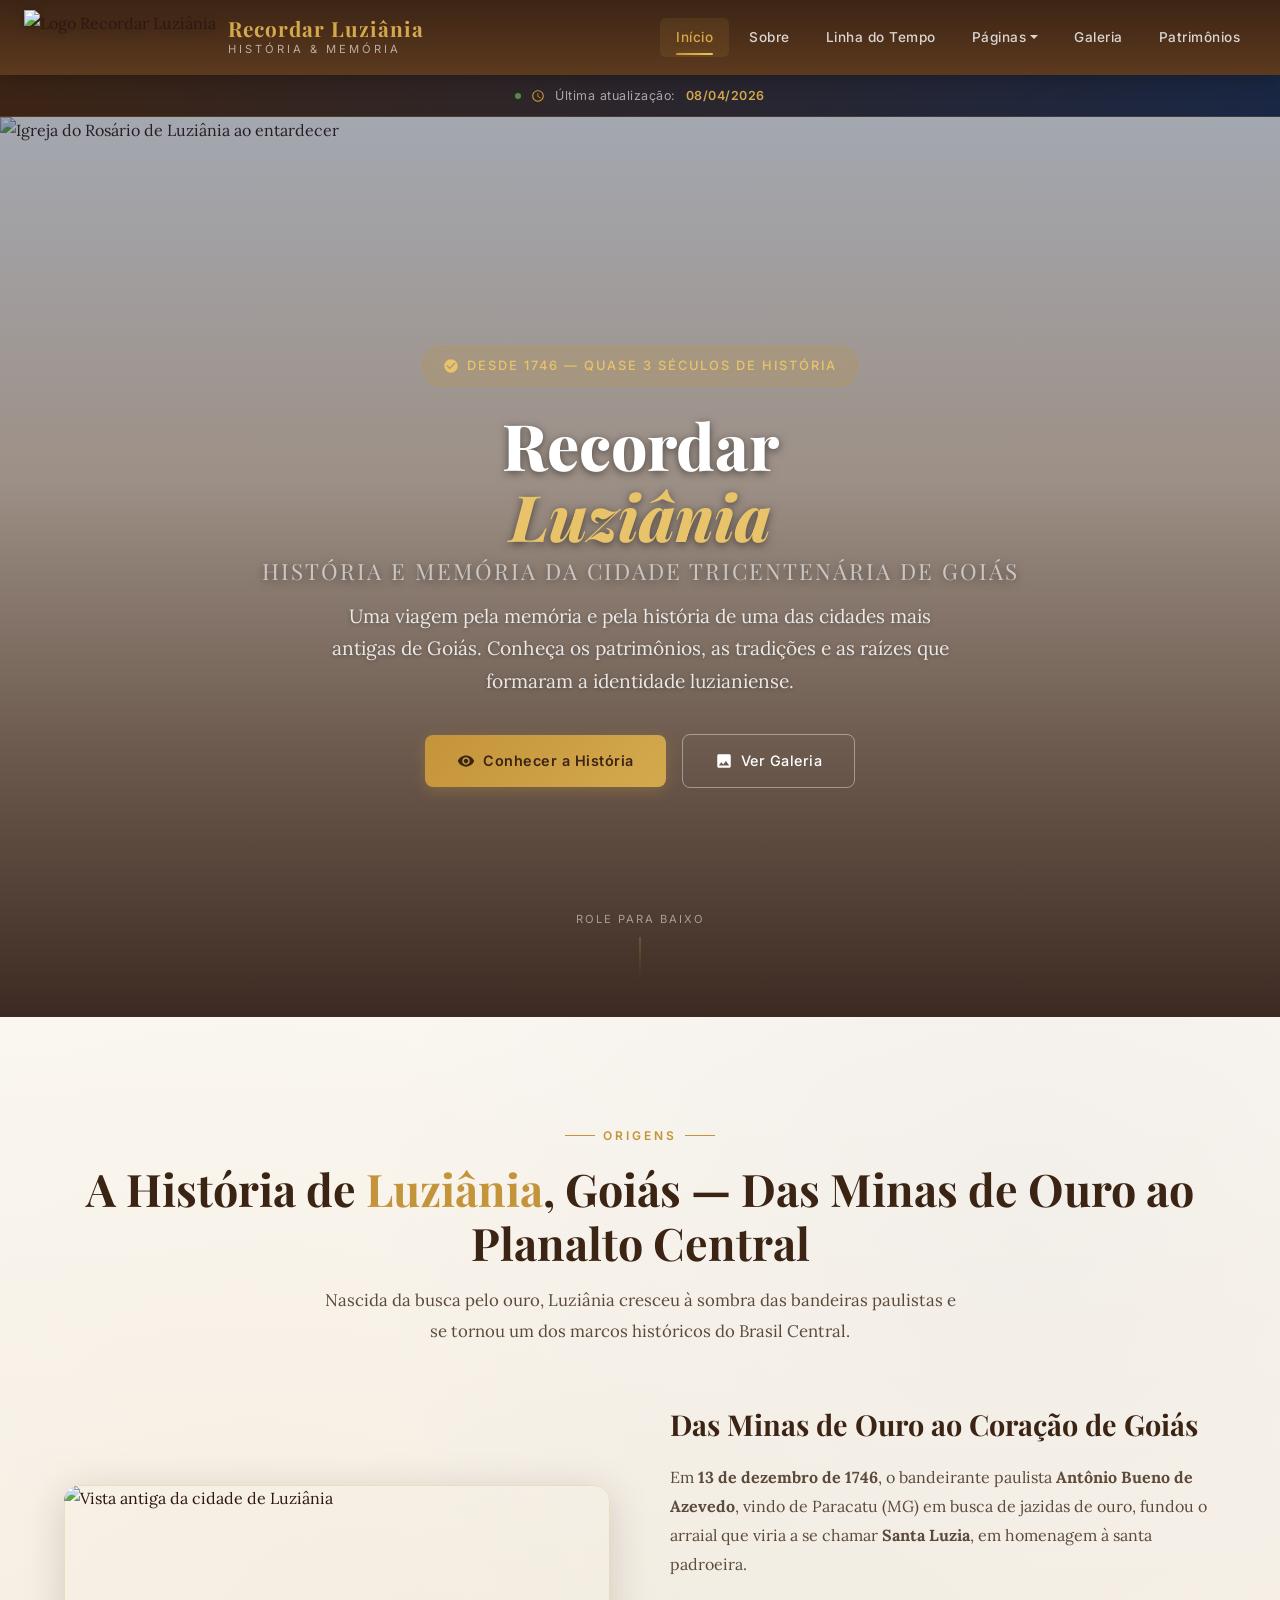
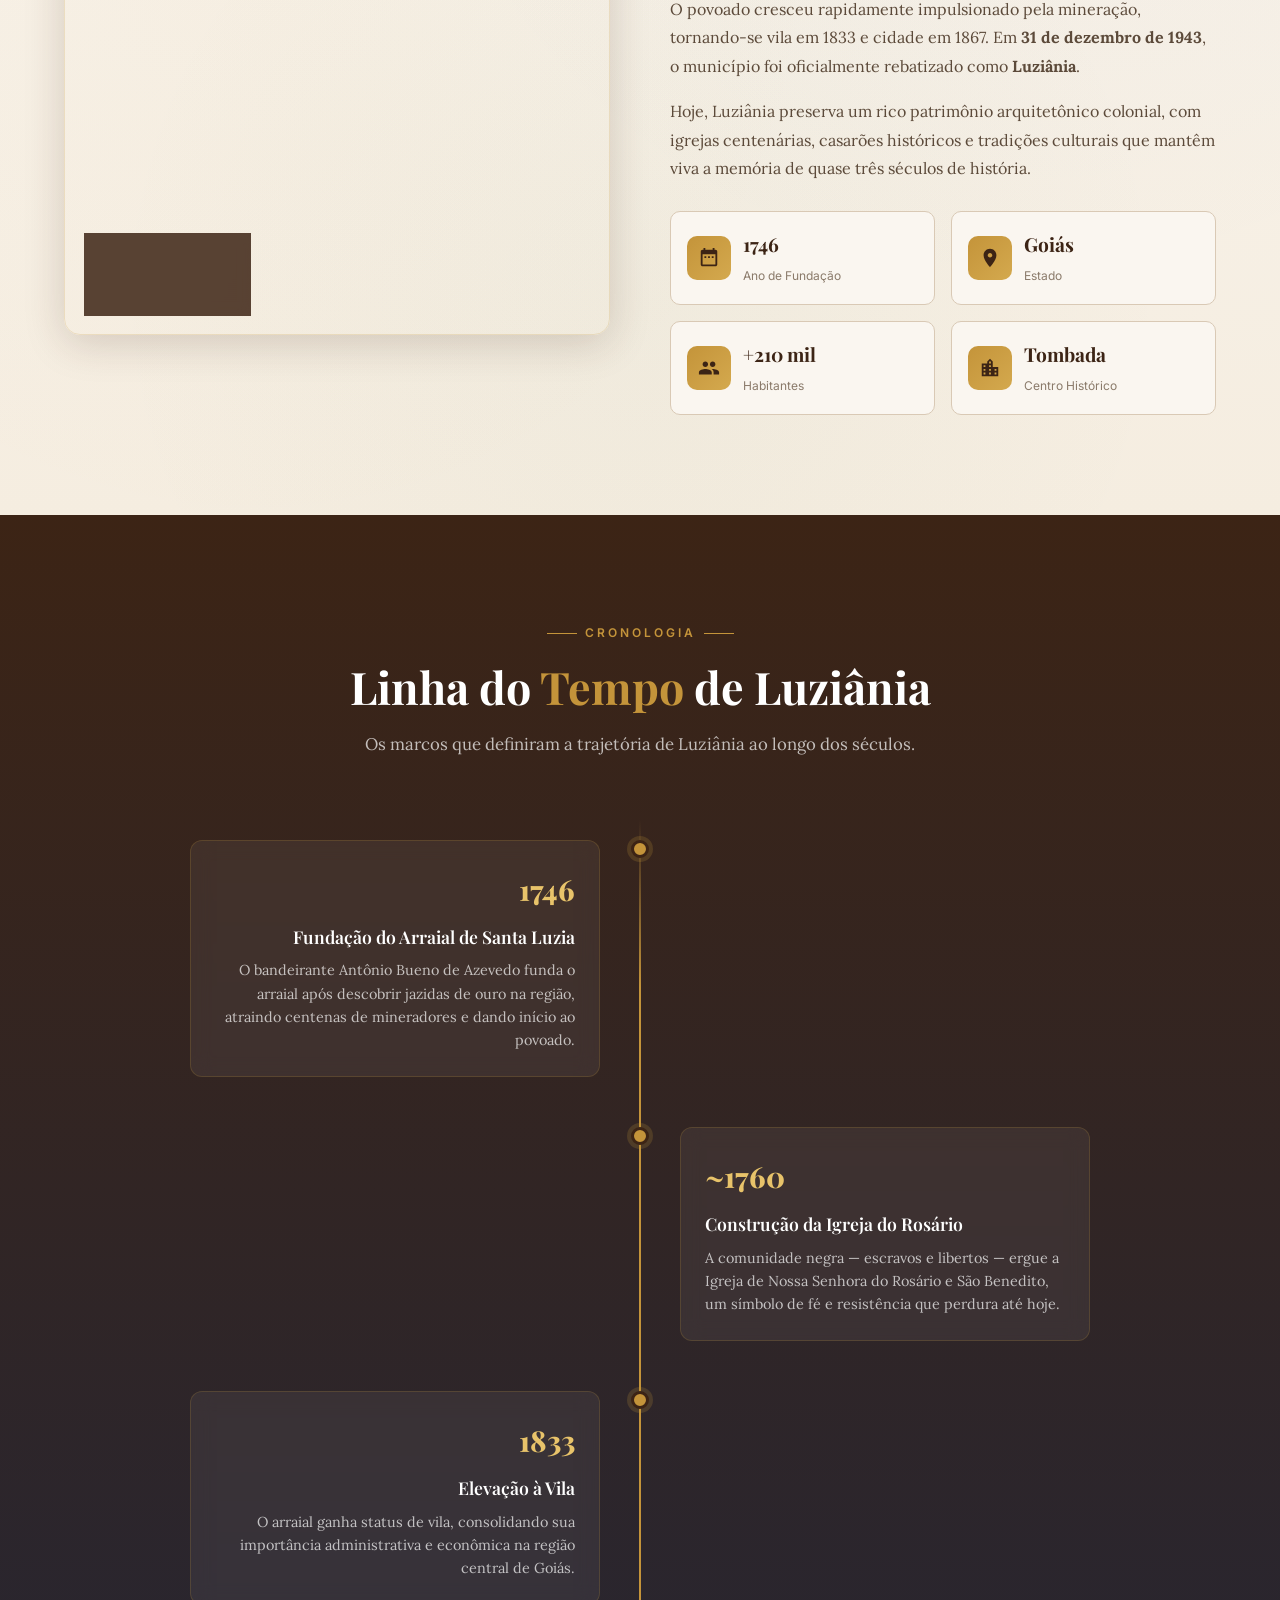
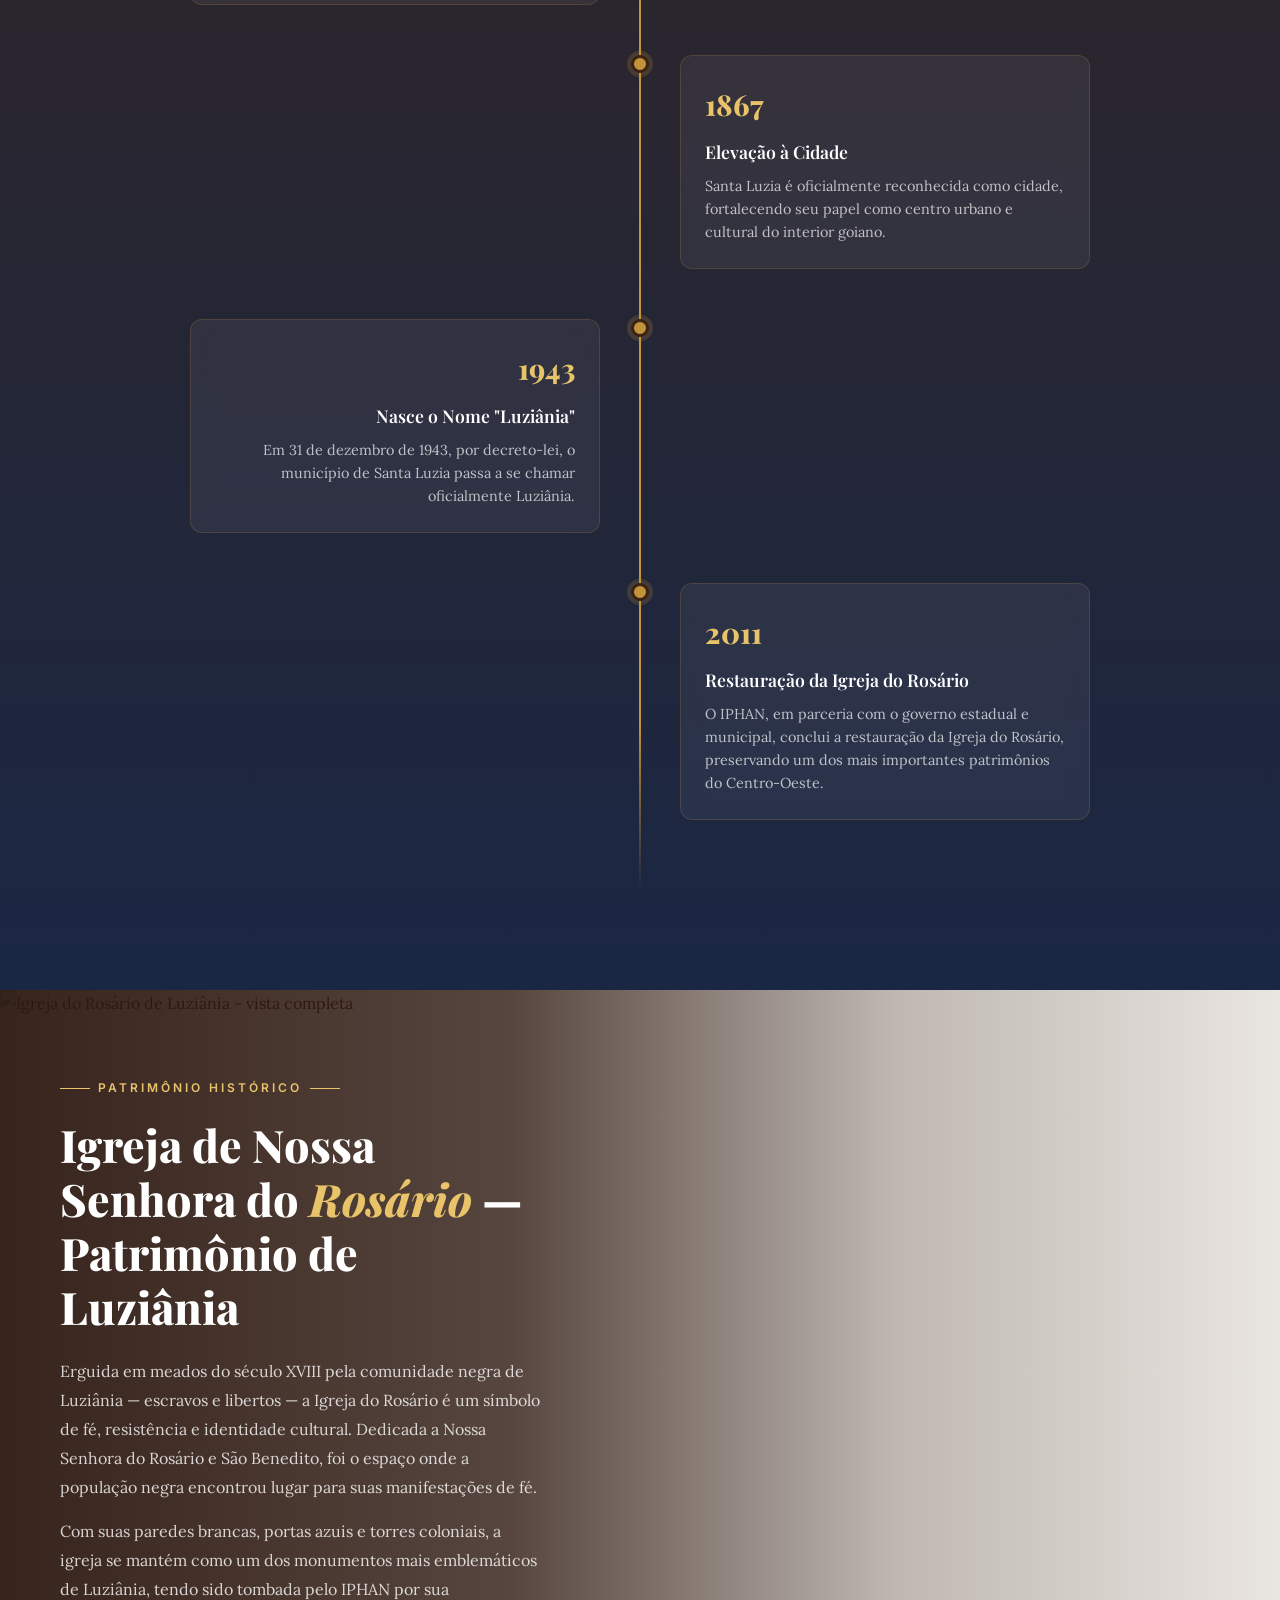
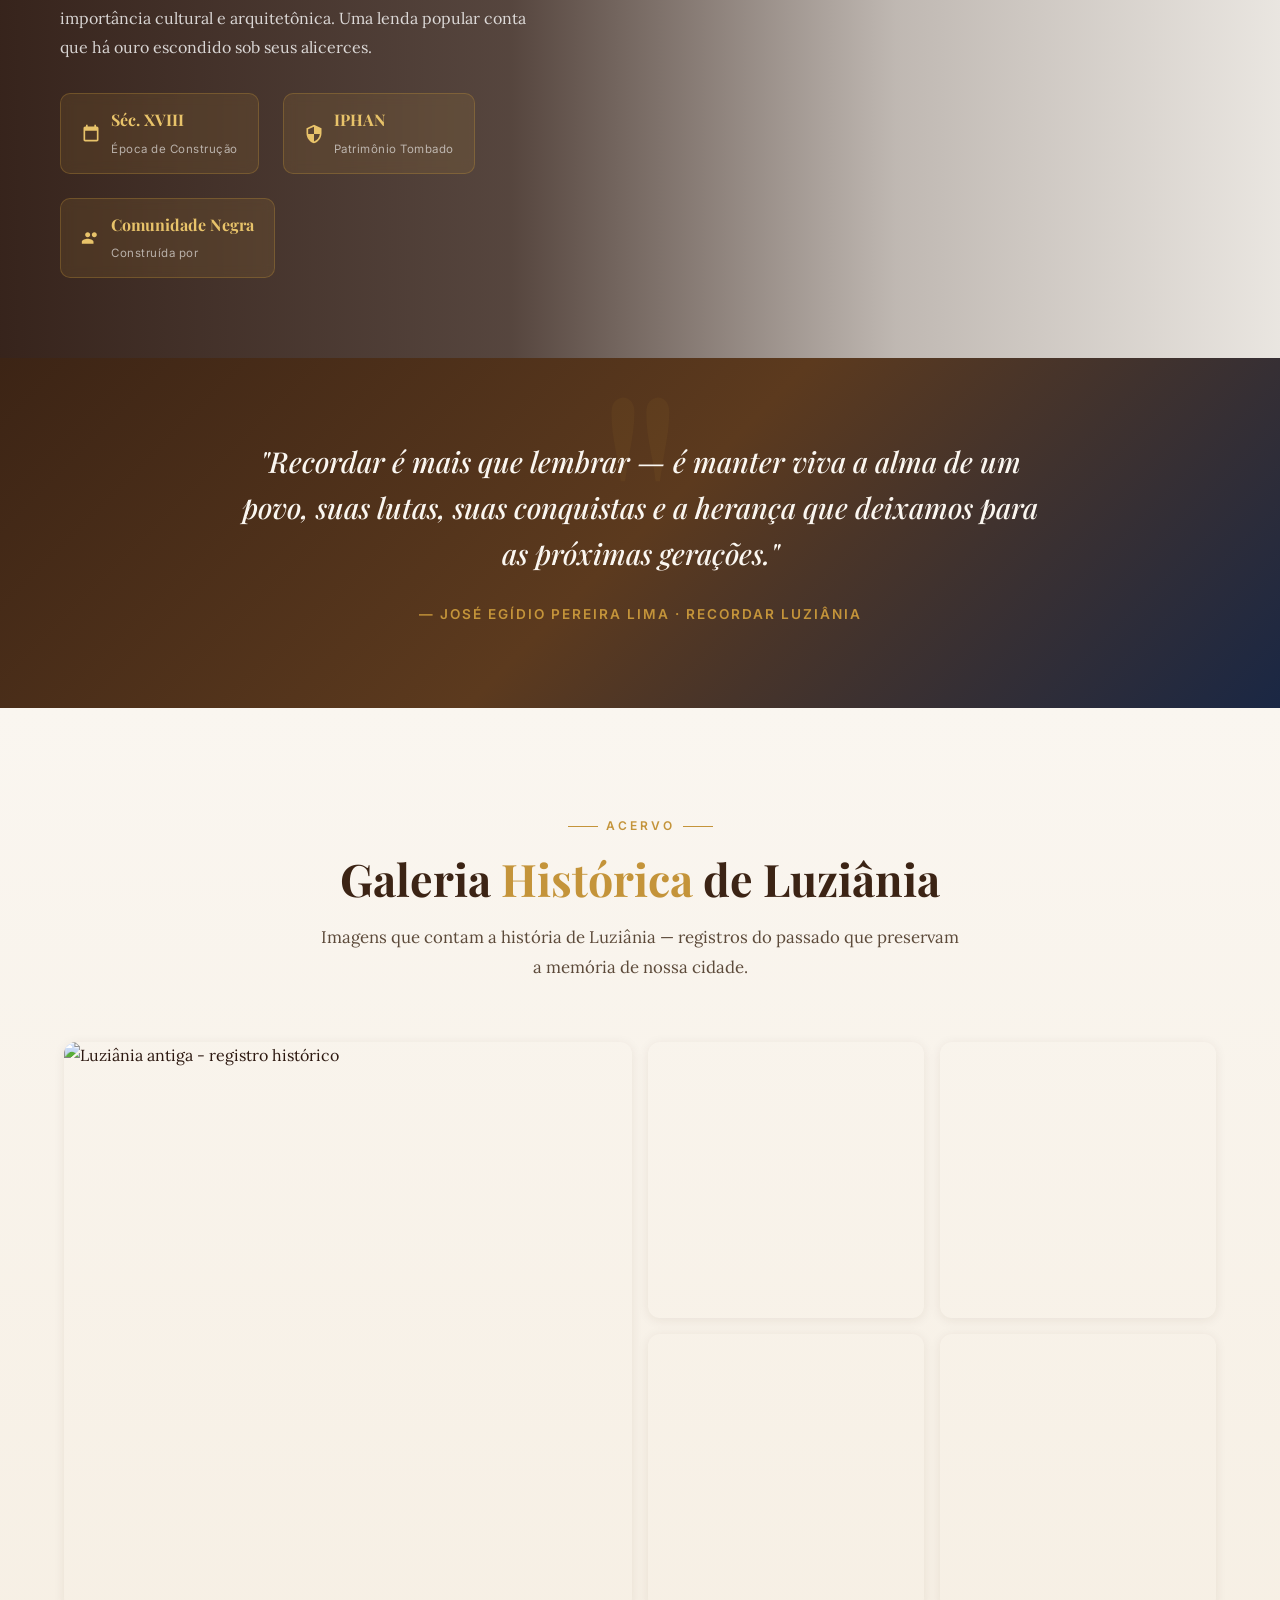
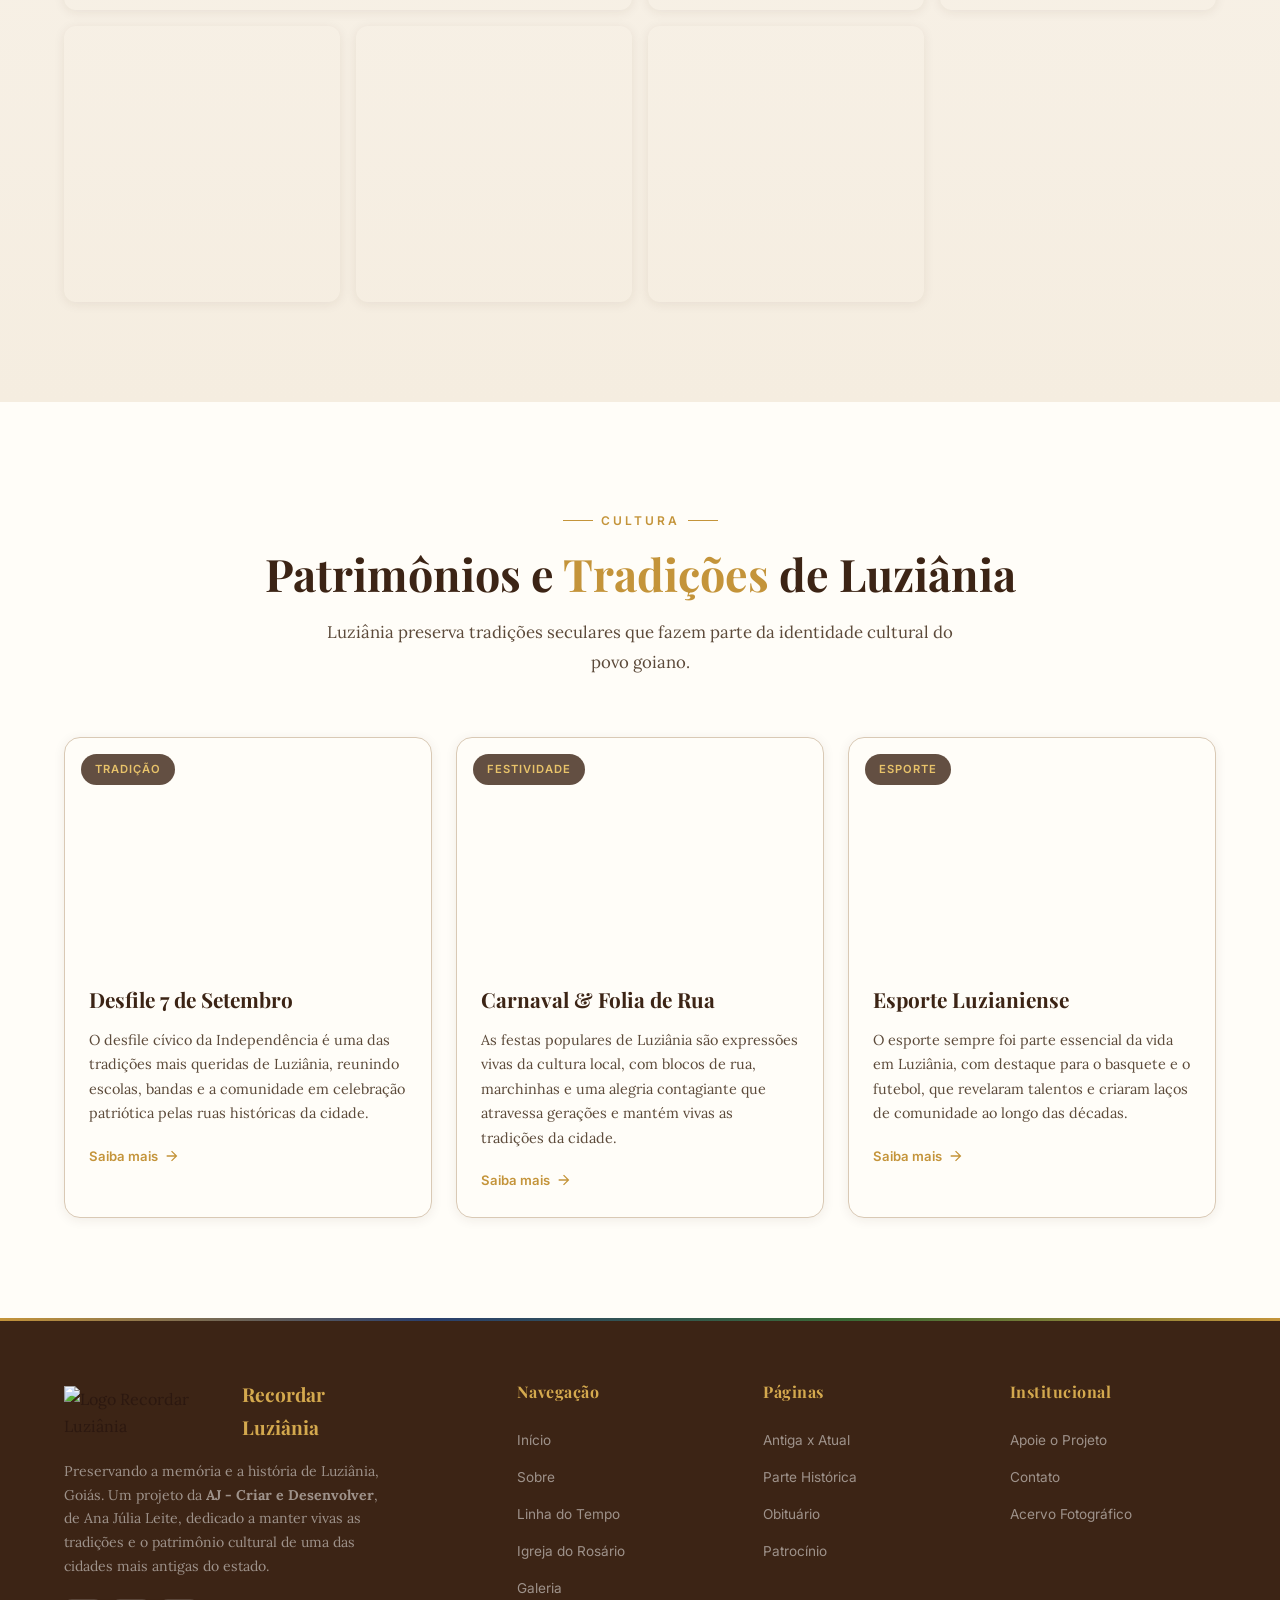
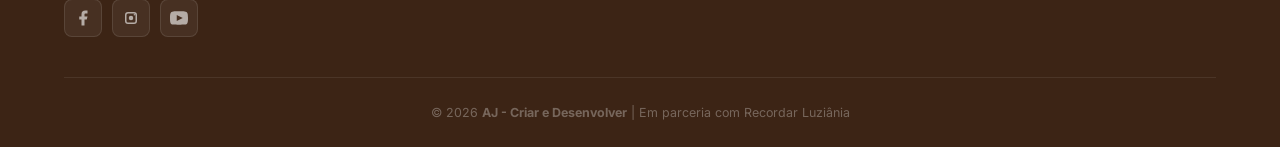
==== index.html @ 9af086b4 "Atualização Adicionando projeto" ====
<!DOCTYPE html>
<html lang="pt-BR">
<head>
  <meta charset="UTF-8">
  <meta name="viewport" content="width=device-width, initial-scale=1.0">
  <meta name="description" content="Recordar Luziânia — Conheça a história da cidade de Luziânia, Goiás. Fundada em 1746, uma das cidades mais antigas do estado, rica em patrimônio histórico e cultural. Projeto da AJ - Criar e Desenvolver.">
  <meta name="keywords" content="Luziânia, história, Goiás, Igreja do Rosário, patrimônio histórico, Santa Luzia, cultura, AJ Criar e Desenvolver">
  <meta name="author" content="AJ - Criar e Desenvolver em parceria com Recordar Luziânia">
  <title>Recordar Luziânia — História e Memória de uma Cidade Tricentenária | AJ - Criar e Desenvolver</title>
  <link rel="icon" type="image/png" href="img/favicon.png">
  <link rel="stylesheet" href="css/style.css">
</head>
<body>

  <!-- ══════════════════════════════════════════════ -->
  <!-- HEADER / NAVEGAÇÃO                            -->
  <!-- ══════════════════════════════════════════════ -->
  <header class="header" id="header">
    <div class="header-inner">
      <a href="#inicio" class="header-logo">
        <picture>
          <source srcset="img/logo.webp" type="image/webp">
          <img src="img/logo.png" alt="Logo Recordar Luziânia">
        </picture>
        <div class="header-logo-text">
          <span>Recordar Luziânia</span>
          <span>História &amp; Memória</span>
        </div>
      </a>

      <nav class="nav-menu" id="navMenu">
        <a href="#inicio" class="active">Início</a>
        <a href="#sobre">Sobre</a>
        <a href="#timeline">Linha do Tempo</a>
        <div class="nav-dropdown">
          <a href="#">Páginas</a>
          <div class="nav-dropdown-menu">
            <a href="antiga-x-atual.html">
              <svg viewBox="0 0 24 24"><path d="M9 3L5 6.99h3V14h2V6.99h3L9 3zm7 14.01V10h-2v7.01h-3L15 21l4-3.99h-3z"/></svg>
              Antiga x Atual
            </a>
            <a href="historia.html">
              <svg viewBox="0 0 24 24"><path d="M18 2H6c-1.1 0-2 .9-2 2v16c0 1.1.9 2 2 2h12c1.1 0 2-.9 2-2V4c0-1.1-.9-2-2-2zM6 4h5v8l-2.5-1.5L6 12V4z"/></svg>
              Parte Histórica
            </a>
            <a href="obtuario.html">
              <svg viewBox="0 0 24 24"><path d="M12 2C6.47 2 2 6.47 2 12s4.47 10 10 10 10-4.47 10-10S17.53 2 12 2zm0 18c-4.41 0-8-3.59-8-8s3.59-8 8-8 8 3.59 8 8-3.59 8-8 8zm-1-4h2v-2h-2v2zm0-10h2v6h-2V6z"/></svg>
              Obituário
            </a>
            <a href="patrocinio.html">
              <svg viewBox="0 0 24 24"><path d="M12 21.35l-1.45-1.32C5.4 15.36 2 12.28 2 8.5 2 5.42 4.42 3 7.5 3c1.74 0 3.41.81 4.5 2.09C13.09 3.81 14.76 3 16.5 3 19.58 3 22 5.42 22 8.5c0 3.78-3.4 6.86-8.55 11.54L12 21.35z"/></svg>
              Patrocínio
            </a>
          </div>
        </div>
        <a href="#galeria">Galeria</a>
        <a href="#patrimonios">Patrimônios</a>
      </nav>

      <button class="menu-toggle" id="menuToggle" aria-label="Abrir menu">
        <span></span>
        <span></span>
        <span></span>
      </button>
    </div>
  </header>

  <!-- ══════════════════════════════════════════════ -->
  <!-- HERO SECTION — Igreja do Rosário em destaque  -->
  <!-- ══════════════════════════════════════════════ -->
  <!-- BADGE DE ATUALIZAÇÃO -->
  <div class="update-badge" id="updateBadge">
    <div class="pulse-dot"></div>
    <svg viewBox="0 0 24 24"><path d="M11.99 2C6.47 2 2 6.48 2 12s4.47 10 9.99 10C17.52 22 22 17.52 22 12S17.52 2 11.99 2zM12 20c-4.42 0-8-3.58-8-8s3.58-8 8-8 8 3.58 8 8-3.58 8-8 8zm.5-13H11v6l5.25 3.15.75-1.23-4.5-2.67z"/></svg>
    Última atualização: <strong id="dataAtualizacao"></strong>
  </div>

  <section class="hero" id="inicio">
    <div class="hero-bg">
      <picture>
        <source media="(max-width: 768px)" srcset="img/igreja-rosario-mobile.webp" type="image/webp">
        <source srcset="img/igreja-rosario.webp" type="image/webp">
        <img src="img/igreja-rosario.jpg" alt="Igreja do Rosário de Luziânia ao entardecer">
      </picture>
    </div>
    <div class="hero-overlay"></div>

    <div class="hero-content">
      <div class="hero-badge">
        <svg viewBox="0 0 24 24"><path d="M12 2C6.48 2 2 6.48 2 12s4.48 10 10 10 10-4.48 10-10S17.52 2 12 2zm-2 15l-5-5 1.41-1.41L10 14.17l7.59-7.59L19 8l-9 9z"/></svg>
        Desde 1746 — Quase 3 Séculos de História
      </div>

      <h1>
        Recordar <span class="destaque">Luziânia</span>
        <small style="display:block; font-size:0.35em; font-weight:400; font-style:normal; color:rgba(255,255,255,0.6); margin-top:8px; letter-spacing:2px; text-transform:uppercase;">História e Memória da Cidade Tricentenária de Goiás</small>
      </h1>

      <p class="hero-subtitulo">
        Uma viagem pela memória e pela história de uma das cidades mais antigas de Goiás. 
        Conheça os patrimônios, as tradições e as raízes que formaram a identidade luzianiense.
      </p>

      <div class="hero-acoes">
        <a href="#sobre" class="btn-primario" id="btn-conhecer">
          <svg width="18" height="18" viewBox="0 0 24 24" fill="currentColor"><path d="M12 4.5C7 4.5 2.73 7.61 1 12c1.73 4.39 6 7.5 11 7.5s9.27-3.11 11-7.5c-1.73-4.39-6-7.5-11-7.5zM12 17c-2.76 0-5-2.24-5-5s2.24-5 5-5 5 2.24 5 5-2.24 5-5 5zm0-8c-1.66 0-3 1.34-3 3s1.34 3 3 3 3-1.34 3-3-1.34-3-3-3z"/></svg>
          Conhecer a História
        </a>
        <a href="#galeria" class="btn-secundario" id="btn-galeria">
          <svg width="18" height="18" viewBox="0 0 24 24" fill="currentColor"><path d="M21 19V5c0-1.1-.9-2-2-2H5c-1.1 0-2 .9-2 2v14c0 1.1.9 2 2 2h14c1.1 0 2-.9 2-2zM8.5 13.5l2.5 3.01L14.5 12l4.5 6H5l3.5-4.5z"/></svg>
          Ver Galeria
        </a>
      </div>
    </div>

    <a href="#sobre" class="hero-scroll">
      <span>Role para baixo</span>
      <div class="scroll-line"></div>
    </a>
  </section>

  <!-- ══════════════════════════════════════════════ -->
  <!-- SOBRE A CIDADE                                -->
  <!-- ══════════════════════════════════════════════ -->
  <section class="secao secao-creme ornamento-bg" id="sobre">
    <div class="container">
      <div class="secao-header animate-on-scroll">
        <div class="secao-tag">Origens</div>
        <h2 class="secao-titulo">A História de <span class="cor-dourado">Luziânia</span>, Goiás — Das Minas de Ouro ao Planalto Central</h2>
        <p class="secao-descricao">
          Nascida da busca pelo ouro, Luziânia cresceu à sombra das bandeiras paulistas 
          e se tornou um dos marcos históricos do Brasil Central.
        </p>
      </div>

      <div class="sobre-grid">
        <div class="sobre-imagem animate-on-scroll">
          <picture>
            <source media="(max-width: 768px)" srcset="img/cidade-antiga-01-mobile.webp" type="image/webp">
            <source srcset="img/cidade-antiga-01.webp" type="image/webp">
            <img src="img/cidade-antiga-01.jpg" alt="Vista antiga da cidade de Luziânia" class="foto-fade-in">
          </picture>
          <div class="sobre-ano">
            <span>1746</span>
            <small>Ano de Fundação</small>
          </div>
        </div>

        <div class="sobre-texto animate-on-scroll">
          <h3>Das Minas de Ouro ao Coração de Goiás</h3>
          <p>
            Em <strong>13 de dezembro de 1746</strong>, o bandeirante paulista 
            <strong>Antônio Bueno de Azevedo</strong>, vindo de Paracatu (MG) 
            em busca de jazidas de ouro, fundou o arraial que viria a se chamar 
            <strong>Santa Luzia</strong>, em homenagem à santa padroeira.
          </p>
          <p>
            O povoado cresceu rapidamente impulsionado pela mineração, tornando-se 
            vila em 1833 e cidade em 1867. Em <strong>31 de dezembro de 1943</strong>, 
            o município foi oficialmente rebatizado como <strong>Luziânia</strong>.
          </p>
          <p>
            Hoje, Luziânia preserva um rico patrimônio arquitetônico colonial, com 
            igrejas centenárias, casarões históricos e tradições culturais que 
            mantêm viva a memória de quase três séculos de história.
          </p>

          <div class="sobre-dados">
            <div class="dado-item">
              <div class="dado-icone">
                <svg viewBox="0 0 24 24"><path d="M19 3h-1V1h-2v2H8V1H6v2H5c-1.11 0-1.99.9-1.99 2L3 19c0 1.1.89 2 2 2h14c1.1 0 2-.9 2-2V5c0-1.1-.9-2-2-2zm0 16H5V8h14v11zM9 10H7v2h2v-2zm4 0h-2v2h2v-2zm4 0h-2v2h2v-2z"/></svg>
              </div>
              <div class="dado-info">
                <strong>1746</strong>
                <span>Ano de Fundação</span>
              </div>
            </div>
            <div class="dado-item">
              <div class="dado-icone">
                <svg viewBox="0 0 24 24"><path d="M12 2C8.13 2 5 5.13 5 9c0 5.25 7 13 7 13s7-7.75 7-13c0-3.87-3.13-7-7-7zm0 9.5c-1.38 0-2.5-1.12-2.5-2.5s1.12-2.5 2.5-2.5 2.5 1.12 2.5 2.5-1.12 2.5-2.5 2.5z"/></svg>
              </div>
              <div class="dado-info">
                <strong>Goiás</strong>
                <span>Estado</span>
              </div>
            </div>
            <div class="dado-item">
              <div class="dado-icone">
                <svg viewBox="0 0 24 24"><path d="M16 11c1.66 0 2.99-1.34 2.99-3S17.66 5 16 5c-1.66 0-3 1.34-3 3s1.34 3 3 3zm-8 0c1.66 0 2.99-1.34 2.99-3S9.66 5 8 5C6.34 5 5 6.34 5 8s1.34 3 3 3zm0 2c-2.33 0-7 1.17-7 3.5V19h14v-2.5c0-2.33-4.67-3.5-7-3.5zm8 0c-.29 0-.62.02-.97.05 1.16.84 1.97 1.97 1.97 3.45V19h6v-2.5c0-2.33-4.67-3.5-7-3.5z"/></svg>
              </div>
              <div class="dado-info">
                <strong>+210 mil</strong>
                <span>Habitantes</span>
              </div>
            </div>
            <div class="dado-item">
              <div class="dado-icone">
                <svg viewBox="0 0 24 24"><path d="M15 11V5l-3-3-3 3v2H3v14h18V11h-6zm-8 8H5v-2h2v2zm0-4H5v-2h2v2zm0-4H5V9h2v2zm6 8h-2v-2h2v2zm0-4h-2v-2h2v2zm0-4h-2V9h2v2zm0-4h-2V5h2v2zm6 12h-2v-2h2v2zm0-4h-2v-2h2v2z"/></svg>
              </div>
              <div class="dado-info">
                <strong>Tombada</strong>
                <span>Centro Histórico</span>
              </div>
            </div>
          </div>
        </div>
      </div>
    </div>
  </section>

  <!-- ══════════════════════════════════════════════ -->
  <!-- LINHA DO TEMPO                                -->
  <!-- ══════════════════════════════════════════════ -->
  <section class="secao secao-escura" id="timeline">
    <div class="container">
      <div class="secao-header animate-on-scroll">
        <div class="secao-tag">Cronologia</div>
        <h2 class="secao-titulo">Linha do <span class="cor-dourado">Tempo</span> de Luziânia</h2>
        <p class="secao-descricao">
          Os marcos que definiram a trajetória de Luziânia ao longo dos séculos.
        </p>
      </div>

      <div class="timeline">
        <div class="timeline-item animate-on-scroll">
          <div class="timeline-dot"></div>
          <div class="timeline-card">
            <div class="timeline-ano">1746</div>
            <div class="timeline-titulo">Fundação do Arraial de Santa Luzia</div>
            <div class="timeline-desc">
              O bandeirante Antônio Bueno de Azevedo funda o arraial após descobrir 
              jazidas de ouro na região, atraindo centenas de mineradores e dando 
              início ao povoado.
            </div>
          </div>
        </div>

        <div class="timeline-item animate-on-scroll">
          <div class="timeline-dot"></div>
          <div class="timeline-card">
            <div class="timeline-ano">~1760</div>
            <div class="timeline-titulo">Construção da Igreja do Rosário</div>
            <div class="timeline-desc">
              A comunidade negra — escravos e libertos — ergue a Igreja de Nossa 
              Senhora do Rosário e São Benedito, um símbolo de fé e resistência 
              que perdura até hoje.
            </div>
          </div>
        </div>

        <div class="timeline-item animate-on-scroll">
          <div class="timeline-dot"></div>
          <div class="timeline-card">
            <div class="timeline-ano">1833</div>
            <div class="timeline-titulo">Elevação à Vila</div>
            <div class="timeline-desc">
              O arraial ganha status de vila, consolidando sua importância 
              administrativa e econômica na região central de Goiás.
            </div>
          </div>
        </div>

        <div class="timeline-item animate-on-scroll">
          <div class="timeline-dot"></div>
          <div class="timeline-card">
            <div class="timeline-ano">1867</div>
            <div class="timeline-titulo">Elevação à Cidade</div>
            <div class="timeline-desc">
              Santa Luzia é oficialmente reconhecida como cidade, fortalecendo 
              seu papel como centro urbano e cultural do interior goiano.
            </div>
          </div>
        </div>

        <div class="timeline-item animate-on-scroll">
          <div class="timeline-dot"></div>
          <div class="timeline-card">
            <div class="timeline-ano">1943</div>
            <div class="timeline-titulo">Nasce o Nome "Luziânia"</div>
            <div class="timeline-desc">
              Em 31 de dezembro de 1943, por decreto-lei, o município de 
              Santa Luzia passa a se chamar oficialmente Luziânia.
            </div>
          </div>
        </div>

        <div class="timeline-item animate-on-scroll">
          <div class="timeline-dot"></div>
          <div class="timeline-card">
            <div class="timeline-ano">2011</div>
            <div class="timeline-titulo">Restauração da Igreja do Rosário</div>
            <div class="timeline-desc">
              O IPHAN, em parceria com o governo estadual e municipal, conclui 
              a restauração da Igreja do Rosário, preservando um dos mais 
              importantes patrimônios do Centro-Oeste.
            </div>
          </div>
        </div>
      </div>
    </div>
  </section>

  <!-- ══════════════════════════════════════════════ -->
  <!-- SEÇÃO DESTAQUE: IGREJA DO ROSÁRIO             -->
  <!-- ══════════════════════════════════════════════ -->
  <section class="igreja-destaque" id="igreja">
    <div class="igreja-bg-wrapper">
      <div class="igreja-bg">
        <picture>
          <source media="(max-width: 768px)" srcset="img/igreja-rosario-mobile.webp" type="image/webp">
          <source srcset="img/igreja-rosario.webp" type="image/webp">
          <img src="img/igreja-rosario.jpg" alt="Igreja do Rosário de Luziânia - vista completa">
        </picture>
      </div>
      <div class="igreja-overlay"></div>

      <div class="igreja-conteudo animate-on-scroll">
        <div class="secao-tag">Patrimônio Histórico</div>
        <h2>Igreja de Nossa Senhora do <span>Rosário</span> — Patrimônio de Luziânia</h2>
        <p>
          Erguida em meados do século XVIII pela comunidade negra de Luziânia 
          — escravos e libertos — a Igreja do Rosário é um símbolo de fé, 
          resistência e identidade cultural. Dedicada a Nossa Senhora do 
          Rosário e São Benedito, foi o espaço onde a população negra 
          encontrou lugar para suas manifestações de fé.
        </p>
        <p>
          Com suas paredes brancas, portas azuis e torres coloniais, a igreja 
          se mantém como um dos monumentos mais emblemáticos de Luziânia, 
          tendo sido tombada pelo IPHAN por sua importância cultural e 
          arquitetônica. Uma lenda popular conta que há ouro escondido 
          sob seus alicerces.
        </p>

        <div class="igreja-detalhes">
          <div class="igreja-detalhe">
            <svg viewBox="0 0 24 24"><path d="M19 3h-1V1h-2v2H8V1H6v2H5c-1.11 0-1.99.9-1.99 2L3 19c0 1.1.89 2 2 2h14c1.1 0 2-.9 2-2V5c0-1.1-.9-2-2-2zm0 16H5V8h14v11z"/></svg>
            <div class="igreja-detalhe-info">
              <strong>Séc. XVIII</strong>
              <span>Época de Construção</span>
            </div>
          </div>
          <div class="igreja-detalhe">
            <svg viewBox="0 0 24 24"><path d="M12 1L3 5v6c0 5.55 3.84 10.74 9 12 5.16-1.26 9-6.45 9-12V5l-9-4zm0 10.99h7c-.53 4.12-3.28 7.79-7 8.94V12H5V6.3l7-3.11v8.8z"/></svg>
            <div class="igreja-detalhe-info">
              <strong>IPHAN</strong>
              <span>Patrimônio Tombado</span>
            </div>
          </div>
          <div class="igreja-detalhe">
            <svg viewBox="0 0 24 24"><path d="M16 11c1.66 0 2.99-1.34 2.99-3S17.66 5 16 5c-1.66 0-3 1.34-3 3s1.34 3 3 3zm-8 0c1.66 0 2.99-1.34 2.99-3S9.66 5 8 5C6.34 5 5 6.34 5 8s1.34 3 3 3zm0 2c-2.33 0-7 1.17-7 3.5V19h14v-2.5c0-2.33-4.67-3.5-7-3.5z"/></svg>
            <div class="igreja-detalhe-info">
              <strong>Comunidade Negra</strong>
              <span>Construída por</span>
            </div>
          </div>
        </div>
      </div>
    </div>
  </section>

  <!-- ══════════════════════════════════════════════ -->
  <!-- CITAÇÃO                                       -->
  <!-- ══════════════════════════════════════════════ -->
  <section class="citacao-secao">
    <div class="container animate-on-scroll">
      <p class="citacao-texto">
        "Recordar é mais que lembrar — é manter viva a alma de um povo, 
        suas lutas, suas conquistas e a herança que deixamos para as 
        próximas gerações."
      </p>
      <span class="citacao-autor">— José Egídio Pereira Lima · Recordar Luziânia</span>
    </div>
  </section>

  <!-- ══════════════════════════════════════════════ -->
  <!-- GALERIA DE FOTOS HISTÓRICAS                   -->
  <!-- ══════════════════════════════════════════════ -->
  <section class="secao secao-creme" id="galeria">
    <div class="container">
      <div class="secao-header animate-on-scroll">
        <div class="secao-tag">Acervo</div>
        <h2 class="secao-titulo">Galeria <span class="cor-dourado">Histórica</span> de Luziânia</h2>
        <p class="secao-descricao">
          Imagens que contam a história de Luziânia — registros do passado 
          que preservam a memória de nossa cidade.
        </p>
      </div>

      <div class="galeria-grid animate-on-scroll">
        <div class="galeria-item" data-img="img/cidade-antiga-05.jpg">
          <picture>
            <source media="(max-width: 768px)" srcset="img/cidade-antiga-05-mobile.webp" type="image/webp">
            <source srcset="img/cidade-antiga-05.webp" type="image/webp">
            <img src="img/cidade-antiga-05.jpg" alt="Luziânia antiga - registro histórico" loading="lazy" class="foto-fade-in">
          </picture>
          <span class="galeria-item-label">Registro histórico de Luziânia</span>
        </div>
        <div class="galeria-item" data-img="img/cidade-antiga-02.jpg">
          <picture>
            <source media="(max-width: 768px)" srcset="img/cidade-antiga-02-mobile.webp" type="image/webp">
            <source srcset="img/cidade-antiga-02.webp" type="image/webp">
            <img src="img/cidade-antiga-02.jpg" alt="Cena histórica de Luziânia" loading="lazy" class="foto-fade-in">
          </picture>
          <span class="galeria-item-label">Cena do cotidiano luzianiense</span>
        </div>
        <div class="galeria-item" data-img="img/cidade-antiga-03.jpg">
          <picture>
            <source media="(max-width: 768px)" srcset="img/cidade-antiga-03-mobile.webp" type="image/webp">
            <source srcset="img/cidade-antiga-03.webp" type="image/webp">
            <img src="img/cidade-antiga-03.jpg" alt="Luziânia - imagem de época" loading="lazy" class="foto-fade-in">
          </picture>
          <span class="galeria-item-label">Imagem de época</span>
        </div>
        <div class="galeria-item" data-img="img/cidade-antiga-04.jpg">
          <picture>
            <source media="(max-width: 768px)" srcset="img/cidade-antiga-04-mobile.webp" type="image/webp">
            <source srcset="img/cidade-antiga-04.webp" type="image/webp">
            <img src="img/cidade-antiga-04.jpg" alt="Vista histórica de Luziânia" loading="lazy" class="foto-fade-in">
          </picture>
          <span class="galeria-item-label">Vista histórica</span>
        </div>
        <div class="galeria-item" data-img="img/cidade-antiga-06.jpg">
          <picture>
            <source media="(max-width: 768px)" srcset="img/cidade-antiga-06-mobile.webp" type="image/webp">
            <source srcset="img/cidade-antiga-06.webp" type="image/webp">
            <img src="img/cidade-antiga-06.jpg" alt="Luziânia no passado" loading="lazy" class="foto-fade-in">
          </picture>
          <span class="galeria-item-label">Luziânia no passado</span>
        </div>
        <div class="galeria-item" data-img="img/cidade-antiga-07.jpg">
          <picture>
            <source media="(max-width: 768px)" srcset="img/cidade-antiga-07-mobile.webp" type="image/webp">
            <source srcset="img/cidade-antiga-07.webp" type="image/webp">
            <img src="img/cidade-antiga-07.jpg" alt="Patrimônio de Luziânia" loading="lazy" class="foto-fade-in">
          </picture>
          <span class="galeria-item-label">Patrimônio de Luziânia</span>
        </div>
        <div class="galeria-item" data-img="img/cidade-antiga-08.jpg">
          <picture>
            <source media="(max-width: 768px)" srcset="img/cidade-antiga-08-mobile.webp" type="image/webp">
            <source srcset="img/cidade-antiga-08.webp" type="image/webp">
            <img src="img/cidade-antiga-08.jpg" alt="Memória de Luziânia" loading="lazy" class="foto-fade-in">
          </picture>
          <span class="galeria-item-label">Memória de Luziânia</span>
        </div>
        <div class="galeria-item" data-img="img/cidade-antiga-09.jpg">
          <picture>
            <source media="(max-width: 768px)" srcset="img/cidade-antiga-09-mobile.webp" type="image/webp">
            <source srcset="img/cidade-antiga-09.webp" type="image/webp">
            <img src="img/cidade-antiga-09.jpg" alt="Recordação de Luziânia" loading="lazy" class="foto-fade-in">
          </picture>
          <span class="galeria-item-label">Recordação luzianiense</span>
        </div>
      </div>
    </div>
  </section>

  <!-- ══════════════════════════════════════════════ -->
  <!-- PATRIMÔNIOS E CULTURA                         -->
  <!-- ══════════════════════════════════════════════ -->
  <section class="secao" id="patrimonios">
    <div class="container">
      <div class="secao-header animate-on-scroll">
        <div class="secao-tag">Cultura</div>
        <h2 class="secao-titulo">Patrimônios e <span class="cor-dourado">Tradições</span> de Luziânia</h2>
        <p class="secao-descricao">
          Luziânia preserva tradições seculares que fazem parte da identidade 
          cultural do povo goiano.
        </p>
      </div>

      <div class="patrimonios-grid">
        <div class="patrimonio-card animate-on-scroll">
          <div class="patrimonio-card-img">
            <picture>
              <source media="(max-width: 768px)" srcset="img/desfile-mobile.webp" type="image/webp">
              <source srcset="img/desfile.webp" type="image/webp">
              <img src="img/desfile.jpg" alt="Desfile 7 de Setembro em Luziânia" loading="lazy" class="foto-fade-in">
            </picture>
            <span class="patrimonio-card-tag">Tradição</span>
          </div>
          <div class="patrimonio-card-body">
            <h3>Desfile 7 de Setembro</h3>
            <p>
              O desfile cívico da Independência é uma das tradições mais 
              queridas de Luziânia, reunindo escolas, bandas e a comunidade 
              em celebração patriótica pelas ruas históricas da cidade.
            </p>
            <a href="#" class="patrimonio-card-link">
              Saiba mais
              <svg viewBox="0 0 24 24"><path d="M12 4l-1.41 1.41L16.17 11H4v2h12.17l-5.58 5.59L12 20l8-8z"/></svg>
            </a>
          </div>
        </div>

        <div class="patrimonio-card animate-on-scroll">
          <div class="patrimonio-card-img">
            <picture>
              <source media="(max-width: 768px)" srcset="img/carnaval-mobile.webp" type="image/webp">
              <source srcset="img/carnaval.webp" type="image/webp">
              <img src="img/carnaval.jpg" alt="Carnaval de Luziânia" loading="lazy" class="foto-fade-in">
            </picture>
            <span class="patrimonio-card-tag">Festividade</span>
          </div>
          <div class="patrimonio-card-body">
            <h3>Carnaval &amp; Folia de Rua</h3>
            <p>
              As festas populares de Luziânia são expressões vivas da cultura 
              local, com blocos de rua, marchinhas e uma alegria contagiante 
              que atravessa gerações e mantém vivas as tradições da cidade.
            </p>
            <a href="#" class="patrimonio-card-link">
              Saiba mais
              <svg viewBox="0 0 24 24"><path d="M12 4l-1.41 1.41L16.17 11H4v2h12.17l-5.58 5.59L12 20l8-8z"/></svg>
            </a>
          </div>
        </div>

        <div class="patrimonio-card animate-on-scroll">
          <div class="patrimonio-card-img">
            <picture>
              <source media="(max-width: 768px)" srcset="img/esporte-mobile.webp" type="image/webp">
              <source srcset="img/esporte.webp" type="image/webp">
              <img src="img/esporte.jpg" alt="Esporte em Luziânia" loading="lazy" class="foto-fade-in">
            </picture>
            <span class="patrimonio-card-tag">Esporte</span>
          </div>
          <div class="patrimonio-card-body">
            <h3>Esporte Luzianiense</h3>
            <p>
              O esporte sempre foi parte essencial da vida em Luziânia, com 
              destaque para o basquete e o futebol, que revelaram talentos e 
              criaram laços de comunidade ao longo das décadas.
            </p>
            <a href="#" class="patrimonio-card-link">
              Saiba mais
              <svg viewBox="0 0 24 24"><path d="M12 4l-1.41 1.41L16.17 11H4v2h12.17l-5.58 5.59L12 20l8-8z"/></svg>
            </a>
          </div>
        </div>
      </div>
    </div>
  </section>

  <!-- ══════════════════════════════════════════════ -->
  <!-- FOOTER                                        -->
  <!-- ══════════════════════════════════════════════ -->
  <footer class="footer">
    <div class="container">
      <div class="footer-grid">
        <div class="footer-sobre">
          <div class="footer-logo">
            <picture>
              <source srcset="img/logo.webp" type="image/webp">
              <img src="img/logo.png" alt="Logo Recordar Luziânia">
            </picture>
            <span>Recordar Luziânia</span>
          </div>
          <p>
            Preservando a memória e a história de Luziânia, Goiás. 
            Um projeto da <strong>AJ - Criar e Desenvolver</strong>, de Ana Júlia Leite, dedicado a manter vivas as tradições e o 
            patrimônio cultural de uma das cidades mais antigas do estado.
          </p>
          <div class="footer-social">
            <a href="https://www.facebook.com/egidiod2" target="_blank" rel="noopener noreferrer" aria-label="Facebook">
              <svg viewBox="0 0 24 24"><path d="M18 2h-3a5 5 0 00-5 5v3H7v4h3v8h4v-8h3l1-4h-4V7a1 1 0 011-1h3z"/></svg>
            </a>
            <a href="https://www.instagram.com/ajcriaredesenvolver/" target="_blank" rel="noopener noreferrer" aria-label="Instagram">
              <svg viewBox="0 0 24 24"><path d="M16 4H8a4 4 0 00-4 4v8a4 4 0 004 4h8a4 4 0 004-4V8a4 4 0 00-4-4zm2 12a2 2 0 01-2 2H8a2 2 0 01-2-2V8a2 2 0 012-2h8a2 2 0 012 2v8zm-6-7a3 3 0 100 6 3 3 0 000-6zm4.5-.5a1 1 0 110-2 1 1 0 010 2z"/></svg>
            </a>
            <a href="#" aria-label="YouTube">
              <svg viewBox="0 0 24 24"><path d="M19.615 3.184c-3.604-.246-11.631-.245-15.23 0-3.897.266-4.356 2.62-4.385 8.816.029 6.185.484 8.549 4.385 8.816 3.6.245 11.626.246 15.23 0 3.897-.266 4.356-2.62 4.385-8.816-.029-6.185-.484-8.549-4.385-8.816zM9 16V8l8 4-8 4z"/></svg>
            </a>
          </div>
        </div>

        <div class="footer-col">
          <h4>Navegação</h4>
          <ul>
            <li><a href="#inicio">Início</a></li>
            <li><a href="#sobre">Sobre</a></li>
            <li><a href="#timeline">Linha do Tempo</a></li>
            <li><a href="#igreja">Igreja do Rosário</a></li>
            <li><a href="#galeria">Galeria</a></li>
          </ul>
        </div>

        <div class="footer-col">
          <h4>Páginas</h4>
          <ul>
            <li><a href="antiga-x-atual.html">Antiga x Atual</a></li>
            <li><a href="historia.html">Parte Histórica</a></li>
            <li><a href="obtuario.html">Obituário</a></li>
            <li><a href="patrocinio.html">Patrocínio</a></li>
          </ul>
        </div>

        <div class="footer-col">
          <h4>Institucional</h4>
          <ul>
            <li><a href="patrocinio.html">Apoie o Projeto</a></li>
            <li><a href="#">Contato</a></li>
            <li><a href="#galeria">Acervo Fotográfico</a></li>
          </ul>
        </div>
      </div>

      <div class="footer-bottom">
        <p>&copy; 2026 <strong>AJ - Criar e Desenvolver</strong> | Em parceria com Recordar Luziânia</p>
      </div>
    </div>
  </footer>

  <!-- ══════════════════════════════════════════════ -->
  <!-- LIGHTBOX                                      -->
  <!-- ══════════════════════════════════════════════ -->
  <div class="lightbox" id="lightbox">
    <div class="lightbox-close" id="lightboxClose">
      <svg viewBox="0 0 24 24"><path d="M19 6.41L17.59 5 12 10.59 6.41 5 5 6.41 10.59 12 5 17.59 6.41 19 12 13.41 17.59 19 19 17.59 13.41 12z"/></svg>
    </div>
    <img src="" alt="Imagem ampliada" id="lightboxImg">
  </div>

  <!-- ══════════════════════════════════════════════ -->
  <!-- SCRIPTS                                       -->
  <!-- ══════════════════════════════════════════════ -->
  <script>
    // ── Menu Mobile ──
    const menuToggle = document.getElementById('menuToggle');
    const navMenu = document.getElementById('navMenu');

    menuToggle.addEventListener('click', () => {
      menuToggle.classList.toggle('active');
      navMenu.classList.toggle('active');
    });

    // Fechar menu ao clicar em link
    navMenu.querySelectorAll('a').forEach(link => {
      link.addEventListener('click', () => {
        menuToggle.classList.remove('active');
        navMenu.classList.remove('active');
      });
    });

    // ── Header scroll effect ──
    const header = document.getElementById('header');
    window.addEventListener('scroll', () => {
      if (window.scrollY > 80) {
        header.classList.add('scrolled');
      } else {
        header.classList.remove('scrolled');
      }
    });

    // ── Navegação ativa baseada no scroll ──
    const sections = document.querySelectorAll('section[id]');
    const navLinks = document.querySelectorAll('.nav-menu a');

    window.addEventListener('scroll', () => {
      let current = '';
      sections.forEach(section => {
        const sectionTop = section.offsetTop - 120;
        if (scrollY >= sectionTop) {
          current = section.getAttribute('id');
        }
      });
      navLinks.forEach(link => {
        link.classList.remove('active');
        if (link.getAttribute('href') === '#' + current) {
          link.classList.add('active');
        }
      });
    });

    // ── Animação ao Scroll (Intersection Observer) ──
    const observerOptions = {
      threshold: 0.15,
      rootMargin: '0px 0px -50px 0px'
    };

    const observer = new IntersectionObserver((entries) => {
      entries.forEach(entry => {
        if (entry.isIntersecting) {
          entry.target.classList.add('visible');
        }
      });
    }, observerOptions);

    document.querySelectorAll('.animate-on-scroll').forEach(el => {
      observer.observe(el);
    });

    // ── Fade-in para fotos ──
    const fotoObserver = new IntersectionObserver((entries) => {
      entries.forEach(entry => {
        if (entry.isIntersecting) {
          entry.target.classList.add('loaded');
          fotoObserver.unobserve(entry.target);
        }
      });
    }, { threshold: 0.1, rootMargin: '0px 0px 50px 0px' });

    document.querySelectorAll('.foto-fade-in').forEach(img => {
      if (img.complete) {
        img.classList.add('loaded');
      } else {
        img.addEventListener('load', () => fotoObserver.observe(img));
        fotoObserver.observe(img);
      }
    });

    // ── Lightbox (Galeria) ──
    const lightbox = document.getElementById('lightbox');
    const lightboxImg = document.getElementById('lightboxImg');
    const lightboxClose = document.getElementById('lightboxClose');

    document.querySelectorAll('.galeria-item').forEach(item => {
      item.addEventListener('click', () => {
        const imgSrc = item.getAttribute('data-img');
        if (imgSrc) {
          lightboxImg.src = imgSrc;
          lightbox.classList.add('active');
          document.body.style.overflow = 'hidden';
        }
      });
    });

    lightboxClose.addEventListener('click', (e) => {
      e.stopPropagation();
      lightbox.classList.remove('active');
      document.body.style.overflow = '';
    });

    lightbox.addEventListener('click', () => {
      lightbox.classList.remove('active');
      document.body.style.overflow = '';
    });

    // Fechar lightbox com ESC
    document.addEventListener('keydown', (e) => {
      if (e.key === 'Escape' && lightbox.classList.contains('active')) {
        lightbox.classList.remove('active');
        document.body.style.overflow = '';
      }
    });

    // ── Scroll suave para links internos ──
    document.querySelectorAll('a[href^="#"]').forEach(anchor => {
      anchor.addEventListener('click', function(e) {
        e.preventDefault();
        const target = document.querySelector(this.getAttribute('href'));
        if (target) {
          target.scrollIntoView({
            behavior: 'smooth',
            block: 'start'
          });
        }
      });
    });

    // ── Data de Atualização ──
    // =============================================================
    // INSTRUÇÕES: Para atualizar a data, basta mudar a string abaixo
    // sempre que fizer alguma alteração no site.
    // =============================================================
    const DATA_ATUALIZACAO = '08/04/2026';
    document.getElementById('dataAtualizacao').textContent = DATA_ATUALIZACAO;

    // ── Dropdown mobile ──
    document.querySelectorAll('.nav-dropdown > a').forEach(dropdownToggle => {
      dropdownToggle.addEventListener('click', function(e) {
        if (window.innerWidth <= 768) {
          e.preventDefault();
          this.parentElement.classList.toggle('open');
        }
      });
    });
  </script>

</body>
</html>
---- css/style.css ----
/* ===================================================
   RECORDAR LUZIÂNIA - Site Histórico
   Paleta inspirada no logo: marrom, dourado, azul, verde
   =================================================== */

@import url('https://fonts.googleapis.com/css2?family=Playfair+Display:ital,wght@0,400;0,500;0,600;0,700;0,800;0,900;1,400;1,500&family=Lora:ital,wght@0,400;0,500;0,600;0,700;1,400;1,500&family=Inter:wght@300;400;500;600&display=swap');

/* ── Reset & Variáveis ── */
:root {
  /* Cores principais - inspiradas no logo */
  --cor-marrom-escuro: #3C2415;
  --cor-marrom: #5C3A1E;
  --cor-marrom-medio: #7A5230;
  --cor-dourado: #C4943A;
  --cor-dourado-claro: #D4A94E;
  --cor-dourado-brilho: #E8C36A;
  --cor-azul-escuro: #1A2744;
  --cor-azul: #2A3F6E;
  --cor-azul-claro: #4A6FA5;
  --cor-verde: #3A6B35;
  --cor-verde-claro: #5A8B4A;
  --cor-creme: #F5EDE0;
  --cor-creme-claro: #FAF6F0;
  --cor-branco: #FFFDF8;
  --cor-texto: #2C1810;
  --cor-texto-leve: #5C4A3A;
  --cor-texto-claro: #8A7A6A;
  --cor-borda: #D9C9B5;

  /* Sombras */
  --sombra-suave: 0 2px 12px rgba(60, 36, 21, 0.08);
  --sombra-media: 0 4px 24px rgba(60, 36, 21, 0.12);
  --sombra-forte: 0 8px 40px rgba(60, 36, 21, 0.18);
  --sombra-texto: 0 2px 8px rgba(0, 0, 0, 0.5);

  /* Tipografia */
  --fonte-titulo: 'Playfair Display', 'Georgia', serif;
  --fonte-corpo: 'Lora', 'Georgia', serif;
  --fonte-ui: 'Inter', 'Segoe UI', sans-serif;

  /* Transições */
  --transicao: all 0.3s cubic-bezier(0.4, 0, 0.2, 1);
  --transicao-lenta: all 0.5s cubic-bezier(0.4, 0, 0.2, 1);
}

*, *::before, *::after {
  margin: 0;
  padding: 0;
  box-sizing: border-box;
}

html {
  scroll-behavior: smooth;
  font-size: 16px;
}

body {
  font-family: var(--fonte-corpo);
  color: var(--cor-texto);
  background-color: var(--cor-branco);
  line-height: 1.7;
  overflow-x: hidden;
}

img {
  max-width: 100%;
  height: auto;
  display: block;
}

a {
  text-decoration: none;
  color: inherit;
  transition: var(--transicao);
}

ul, ol {
  list-style: none;
}

.container {
  max-width: 1200px;
  margin: 0 auto;
  padding: 0 24px;
}

/* ── Padrão decorativo de fundo ── */
.ornamento-bg {
  position: relative;
}

.ornamento-bg::before {
  content: '';
  position: absolute;
  top: 0;
  left: 0;
  right: 0;
  bottom: 0;
  background-image:
    radial-gradient(circle at 20% 50%, rgba(196, 148, 58, 0.03) 0%, transparent 50%),
    radial-gradient(circle at 80% 20%, rgba(42, 63, 110, 0.03) 0%, transparent 50%),
    radial-gradient(circle at 50% 80%, rgba(58, 107, 53, 0.03) 0%, transparent 50%);
  pointer-events: none;
  z-index: 0;
}

/* ── Header / Navegação ── */
.header {
  position: fixed;
  top: 0;
  left: 0;
  right: 0;
  z-index: 1000;
  background: linear-gradient(180deg, var(--cor-marrom-escuro) 0%, var(--cor-marrom) 100%);
  box-shadow: 0 2px 20px rgba(0, 0, 0, 0.3);
  transition: var(--transicao);
}

.header.scrolled {
  background: rgba(60, 36, 21, 0.97);
  backdrop-filter: blur(10px);
}

.header-inner {
  display: flex;
  align-items: center;
  justify-content: space-between;
  padding: 10px 24px;
  max-width: 1400px;
  margin: 0 auto;
}

.header-logo {
  display: flex;
  align-items: center;
  gap: 12px;
}

.header-logo img {
  height: 55px;
  width: auto;
  filter: drop-shadow(0 2px 4px rgba(0,0,0,0.3));
  transition: var(--transicao);
}

.header-logo img:hover {
  transform: scale(1.05);
}

.header-logo-text {
  display: flex;
  flex-direction: column;
}

.header-logo-text span:first-child {
  font-family: var(--fonte-titulo);
  font-size: 1.3rem;
  font-weight: 700;
  color: var(--cor-dourado-claro);
  letter-spacing: 1px;
  line-height: 1.2;
}

.header-logo-text span:last-child {
  font-family: var(--fonte-ui);
  font-size: 0.7rem;
  color: rgba(255, 255, 255, 0.6);
  letter-spacing: 3px;
  text-transform: uppercase;
}

/* Navegação */
.nav-menu {
  display: flex;
  align-items: center;
  gap: 4px;
}

.nav-menu a {
  font-family: var(--fonte-ui);
  font-size: 0.85rem;
  font-weight: 500;
  color: rgba(255, 255, 255, 0.8);
  padding: 8px 16px;
  border-radius: 6px;
  letter-spacing: 0.5px;
  position: relative;
  overflow: hidden;
}

.nav-menu a::before {
  content: '';
  position: absolute;
  bottom: 2px;
  left: 16px;
  width: 0;
  height: 2px;
  background: linear-gradient(90deg, var(--cor-dourado), var(--cor-dourado-brilho));
  transition: width 0.4s cubic-bezier(0.25, 0.8, 0.25, 1);
  border-radius: 2px;
  box-shadow: 0 0 6px rgba(196, 148, 58, 0.3);
}

.nav-menu a:hover {
  color: var(--cor-dourado-claro);
  background: rgba(196, 148, 58, 0.08);
  text-shadow: 0 0 12px rgba(196, 148, 58, 0.2);
}

.nav-menu a:hover::before {
  width: calc(100% - 32px);
}

.nav-menu a.active {
  color: var(--cor-dourado-claro);
  background: rgba(196, 148, 58, 0.12);
  text-shadow: 0 0 8px rgba(196, 148, 58, 0.15);
}

.nav-menu a.active::before {
  width: calc(100% - 32px);
}

/* Botão hamburguer mobile */
.menu-toggle {
  display: none;
  flex-direction: column;
  gap: 5px;
  cursor: pointer;
  padding: 8px;
  background: none;
  border: none;
  z-index: 1001;
}

.menu-toggle span {
  display: block;
  width: 26px;
  height: 2px;
  background: var(--cor-dourado-claro);
  border-radius: 2px;
  transition: var(--transicao);
}

.menu-toggle.active span:nth-child(1) {
  transform: rotate(45deg) translate(5px, 5px);
}

.menu-toggle.active span:nth-child(2) {
  opacity: 0;
}

.menu-toggle.active span:nth-child(3) {
  transform: rotate(-45deg) translate(5px, -5px);
}

/* ── Hero Section ── */
.hero {
  position: relative;
  height: 100vh;
  min-height: 600px;
  display: flex;
  align-items: center;
  justify-content: center;
  overflow: hidden;
}

.hero-bg {
  position: absolute;
  top: 0;
  left: 0;
  width: 100%;
  height: 100%;
  z-index: 0;
}

.hero-bg img {
  width: 100%;
  height: 100%;
  object-fit: cover;
  object-position: center;
}

.hero-overlay {
  position: absolute;
  top: 0;
  left: 0;
  width: 100%;
  height: 100%;
  background: linear-gradient(
    180deg,
    rgba(26, 39, 68, 0.4) 0%,
    rgba(60, 36, 21, 0.5) 40%,
    rgba(60, 36, 21, 0.75) 70%,
    rgba(44, 24, 16, 0.92) 100%
  );
  z-index: 1;
}

.hero-content {
  position: relative;
  z-index: 2;
  text-align: center;
  padding: 0 24px;
  max-width: 900px;
  animation: heroFadeIn 1.2s ease-out;
}

.hero-badge {
  display: inline-flex;
  align-items: center;
  gap: 8px;
  background: rgba(196, 148, 58, 0.2);
  border: 1px solid rgba(196, 148, 58, 0.4);
  backdrop-filter: blur(8px);
  padding: 8px 20px;
  border-radius: 30px;
  margin-bottom: 24px;
  font-family: var(--fonte-ui);
  font-size: 0.8rem;
  font-weight: 500;
  color: var(--cor-dourado-brilho);
  letter-spacing: 2px;
  text-transform: uppercase;
}

.hero-badge svg {
  width: 16px;
  height: 16px;
  fill: var(--cor-dourado-brilho);
}

.hero h1 {
  font-family: var(--fonte-titulo);
  font-size: 4rem;
  font-weight: 800;
  color: #FFFFFF;
  line-height: 1.1;
  margin-bottom: 16px;
  text-shadow: var(--sombra-texto);
}

.hero h1 .destaque {
  color: var(--cor-dourado-brilho);
  display: block;
  font-style: italic;
}

.hero-subtitulo {
  font-family: var(--fonte-corpo);
  font-size: 1.2rem;
  color: rgba(255, 255, 255, 0.85);
  max-width: 650px;
  margin: 0 auto 36px;
  line-height: 1.7;
  text-shadow: 0 1px 4px rgba(0, 0, 0, 0.3);
}

.hero-acoes {
  display: flex;
  align-items: center;
  justify-content: center;
  gap: 16px;
  flex-wrap: wrap;
}

.btn-primario {
  display: inline-flex;
  align-items: center;
  gap: 8px;
  padding: 14px 32px;
  background: linear-gradient(135deg, var(--cor-dourado) 0%, var(--cor-dourado-claro) 100%);
  color: var(--cor-marrom-escuro);
  font-family: var(--fonte-ui);
  font-size: 0.9rem;
  font-weight: 600;
  border-radius: 8px;
  border: none;
  cursor: pointer;
  transition: var(--transicao);
  box-shadow: 0 4px 15px rgba(196, 148, 58, 0.3);
  letter-spacing: 0.5px;
}

.btn-primario:hover {
  transform: translateY(-2px);
  box-shadow: 0 6px 25px rgba(196, 148, 58, 0.45);
  background: linear-gradient(135deg, var(--cor-dourado-claro) 0%, var(--cor-dourado-brilho) 100%);
}

.btn-secundario {
  display: inline-flex;
  align-items: center;
  gap: 8px;
  padding: 14px 32px;
  background: transparent;
  color: #FFFFFF;
  font-family: var(--fonte-ui);
  font-size: 0.9rem;
  font-weight: 500;
  border-radius: 8px;
  border: 1.5px solid rgba(255, 255, 255, 0.4);
  cursor: pointer;
  transition: var(--transicao);
  letter-spacing: 0.5px;
}

.btn-secundario:hover {
  background: rgba(255, 255, 255, 0.1);
  border-color: rgba(255, 255, 255, 0.7);
  transform: translateY(-2px);
}

.hero-scroll {
  position: absolute;
  bottom: 40px;
  left: 50%;
  transform: translateX(-50%);
  z-index: 2;
  display: flex;
  flex-direction: column;
  align-items: center;
  gap: 8px;
  color: rgba(255, 255, 255, 0.5);
  font-family: var(--fonte-ui);
  font-size: 0.7rem;
  letter-spacing: 2px;
  text-transform: uppercase;
  cursor: pointer;
  animation: scrollBounce 2s ease-in-out infinite;
}

.hero-scroll .scroll-line {
  width: 1px;
  height: 40px;
  background: linear-gradient(180deg, rgba(196, 148, 58, 0.6), transparent);
}

/* ── Seção: Sobre a Cidade ── */
.secao {
  padding: 100px 0;
  position: relative;
}

.secao-header {
  text-align: center;
  margin-bottom: 60px;
}

.secao-tag {
  display: inline-flex;
  align-items: center;
  gap: 8px;
  font-family: var(--fonte-ui);
  font-size: 0.75rem;
  font-weight: 600;
  color: var(--cor-dourado);
  letter-spacing: 3px;
  text-transform: uppercase;
  margin-bottom: 16px;
}

.secao-tag::before,
.secao-tag::after {
  content: '';
  width: 30px;
  height: 1px;
  background: var(--cor-dourado);
}

.secao-titulo {
  font-family: var(--fonte-titulo);
  font-size: 2.8rem;
  font-weight: 700;
  color: var(--cor-marrom-escuro);
  line-height: 1.2;
  margin-bottom: 16px;
}

.secao-titulo .cor-dourado {
  color: var(--cor-dourado);
}

.secao-descricao {
  font-size: 1.05rem;
  color: var(--cor-texto-leve);
  max-width: 650px;
  margin: 0 auto;
  line-height: 1.8;
}

/* Fundo alternado */
.secao-escura {
  background: linear-gradient(180deg, var(--cor-marrom-escuro) 0%, var(--cor-azul-escuro) 100%);
  color: var(--cor-creme-claro);
}

.secao-escura .secao-titulo {
  color: #FFFFFF;
}

.secao-escura .secao-descricao {
  color: rgba(255, 255, 255, 0.7);
}

.secao-creme {
  background: linear-gradient(180deg, var(--cor-creme-claro) 0%, var(--cor-creme) 100%);
}

/* ── Sobre - Layout ── */
.sobre-grid {
  display: grid;
  grid-template-columns: 1fr 1fr;
  gap: 60px;
  align-items: center;
}

.sobre-imagem {
  position: relative;
  border-radius: 16px;
  overflow: hidden;
  box-shadow: var(--sombra-forte);
}

.sobre-imagem::after {
  content: '';
  position: absolute;
  top: 0;
  left: 0;
  right: 0;
  bottom: 0;
  border: 1px solid rgba(196, 148, 58, 0.2);
  border-radius: 16px;
  pointer-events: none;
}

.sobre-imagem img {
  width: 100%;
  height: 450px;
  object-fit: cover;
  transition: var(--transicao-lenta);
}

.sobre-imagem:hover img {
  transform: scale(1.03);
}

.sobre-ano {
  position: absolute;
  bottom: 20px;
  left: 20px;
  background: rgba(60, 36, 21, 0.85);
  backdrop-filter: blur(6px);
  padding: 10px 20px;
  border-radius: 8px;
  border: 1px solid rgba(196, 148, 58, 0.3);
}

.sobre-ano span {
  font-family: var(--fonte-titulo);
  font-size: 1.5rem;
  font-weight: 700;
  color: var(--cor-dourado-brilho);
}

.sobre-ano small {
  display: block;
  font-family: var(--fonte-ui);
  font-size: 0.7rem;
  color: rgba(255, 255, 255, 0.7);
  letter-spacing: 1px;
  text-transform: uppercase;
}

.sobre-texto h3 {
  font-family: var(--fonte-titulo);
  font-size: 1.8rem;
  font-weight: 700;
  color: var(--cor-marrom-escuro);
  margin-bottom: 20px;
  line-height: 1.3;
}

.sobre-texto p {
  font-size: 1rem;
  color: var(--cor-texto-leve);
  margin-bottom: 16px;
  line-height: 1.8;
}

.sobre-texto p:last-of-type {
  margin-bottom: 28px;
}

.sobre-dados {
  display: grid;
  grid-template-columns: 1fr 1fr;
  gap: 16px;
  margin-top: 24px;
}

.dado-item {
  display: flex;
  align-items: center;
  gap: 12px;
  padding: 16px;
  background: var(--cor-creme-claro);
  border-radius: 10px;
  border: 1px solid var(--cor-borda);
  transition: var(--transicao);
}

.dado-item:hover {
  transform: translateY(-2px);
  box-shadow: var(--sombra-suave);
  border-color: var(--cor-dourado);
}

.dado-icone {
  width: 44px;
  height: 44px;
  display: flex;
  align-items: center;
  justify-content: center;
  background: linear-gradient(135deg, var(--cor-dourado), var(--cor-dourado-claro));
  border-radius: 10px;
  flex-shrink: 0;
}

.dado-icone svg {
  width: 22px;
  height: 22px;
  fill: var(--cor-marrom-escuro);
}

.dado-info strong {
  display: block;
  font-family: var(--fonte-titulo);
  font-size: 1.2rem;
  font-weight: 700;
  color: var(--cor-marrom-escuro);
}

.dado-info span {
  font-family: var(--fonte-ui);
  font-size: 0.75rem;
  color: var(--cor-texto-claro);
}

/* ── Timeline ── */
.timeline {
  position: relative;
  max-width: 900px;
  margin: 0 auto;
  padding: 20px 0;
}

.timeline::before {
  content: '';
  position: absolute;
  top: 0;
  left: 50%;
  transform: translateX(-50%);
  width: 2px;
  height: 100%;
  background: linear-gradient(
    180deg,
    transparent,
    var(--cor-dourado) 10%,
    var(--cor-dourado) 90%,
    transparent
  );
}

.timeline-item {
  display: flex;
  align-items: flex-start;
  margin-bottom: 50px;
  position: relative;
}

.timeline-item:nth-child(odd) {
  flex-direction: row;
  padding-right: calc(50% + 40px);
  text-align: right;
}

.timeline-item:nth-child(even) {
  flex-direction: row-reverse;
  padding-left: calc(50% + 40px);
  text-align: left;
}

.timeline-dot {
  position: absolute;
  left: 50%;
  transform: translateX(-50%);
  width: 18px;
  height: 18px;
  background: var(--cor-dourado);
  border: 3px solid var(--cor-marrom-escuro);
  border-radius: 50%;
  z-index: 2;
  box-shadow: 0 0 0 4px rgba(196, 148, 58, 0.2);
}

.timeline-card {
  background: rgba(255, 255, 255, 0.06);
  backdrop-filter: blur(10px);
  border: 1px solid rgba(196, 148, 58, 0.2);
  border-radius: 12px;
  padding: 24px;
  transition: var(--transicao);
}

.timeline-card:hover {
  background: rgba(255, 255, 255, 0.1);
  border-color: rgba(196, 148, 58, 0.4);
  transform: translateY(-4px);
  box-shadow: 0 8px 30px rgba(0, 0, 0, 0.2);
}

.timeline-ano {
  font-family: var(--fonte-titulo);
  font-size: 1.8rem;
  font-weight: 800;
  color: var(--cor-dourado-brilho);
  margin-bottom: 8px;
}

.timeline-titulo {
  font-family: var(--fonte-titulo);
  font-size: 1.1rem;
  font-weight: 600;
  color: #FFFFFF;
  margin-bottom: 8px;
}

.timeline-desc {
  font-size: 0.9rem;
  color: rgba(255, 255, 255, 0.7);
  line-height: 1.6;
}

/* ── Seção: Igreja do Rosário (Destaque) ── */
.igreja-destaque {
  position: relative;
  padding: 0;
  overflow: hidden;
}

.igreja-bg-wrapper {
  position: relative;
  min-height: 650px;
  display: flex;
  align-items: center;
}

.igreja-bg {
  position: absolute;
  top: 0;
  left: 0;
  width: 100%;
  height: 100%;
}

.igreja-bg img {
  width: 100%;
  height: 100%;
  object-fit: cover;
  object-position: center 30%;
}

.igreja-overlay {
  position: absolute;
  top: 0;
  left: 0;
  width: 100%;
  height: 100%;
  background: linear-gradient(
    90deg,
    rgba(44, 24, 16, 0.95) 0%,
    rgba(44, 24, 16, 0.8) 40%,
    rgba(44, 24, 16, 0.3) 70%,
    rgba(44, 24, 16, 0.1) 100%
  );
}

.igreja-conteudo {
  position: relative;
  z-index: 2;
  max-width: 600px;
  padding: 80px 60px;
}

.igreja-conteudo .secao-tag {
  color: var(--cor-dourado-brilho);
  margin-bottom: 20px;
}

.igreja-conteudo .secao-tag::before,
.igreja-conteudo .secao-tag::after {
  background: var(--cor-dourado-brilho);
}

.igreja-conteudo h2 {
  font-family: var(--fonte-titulo);
  font-size: 2.8rem;
  font-weight: 800;
  color: #FFFFFF;
  line-height: 1.2;
  margin-bottom: 24px;
}

.igreja-conteudo h2 span {
  color: var(--cor-dourado-brilho);
  font-style: italic;
}

.igreja-conteudo p {
  font-size: 1rem;
  color: rgba(255, 255, 255, 0.8);
  line-height: 1.8;
  margin-bottom: 16px;
}

.igreja-detalhes {
  display: flex;
  gap: 24px;
  margin-top: 32px;
  flex-wrap: wrap;
}

.igreja-detalhe {
  display: flex;
  align-items: center;
  gap: 10px;
  padding: 12px 20px;
  background: rgba(196, 148, 58, 0.12);
  border: 1px solid rgba(196, 148, 58, 0.3);
  border-radius: 10px;
  backdrop-filter: blur(6px);
}

.igreja-detalhe svg {
  width: 20px;
  height: 20px;
  fill: var(--cor-dourado-brilho);
  flex-shrink: 0;
}

.igreja-detalhe-info strong {
  display: block;
  font-family: var(--fonte-titulo);
  font-size: 1rem;
  font-weight: 700;
  color: var(--cor-dourado-brilho);
}

.igreja-detalhe-info span {
  font-family: var(--fonte-ui);
  font-size: 0.72rem;
  color: rgba(255, 255, 255, 0.6);
  letter-spacing: 0.5px;
}

/* ── Galeria ── */
.galeria-grid {
  display: grid;
  grid-template-columns: repeat(4, 1fr);
  gap: 16px;
}

.galeria-item {
  position: relative;
  border-radius: 12px;
  overflow: hidden;
  cursor: pointer;
  aspect-ratio: 1;
  box-shadow: var(--sombra-suave);
}

.galeria-item:nth-child(1) {
  grid-column: span 2;
  grid-row: span 2;
  aspect-ratio: auto;
}

.galeria-item img {
  width: 100%;
  height: 100%;
  object-fit: cover;
  transition: var(--transicao-lenta);
}

.galeria-item::after {
  content: '';
  position: absolute;
  bottom: 0;
  left: 0;
  right: 0;
  height: 50%;
  background: linear-gradient(180deg, transparent, rgba(60, 36, 21, 0.7));
  opacity: 0;
  transition: var(--transicao);
}

.galeria-item:hover img {
  transform: scale(1.08);
}

.galeria-item:hover::after {
  opacity: 1;
}

.galeria-item-label {
  position: absolute;
  bottom: 16px;
  left: 16px;
  right: 16px;
  z-index: 2;
  font-family: var(--fonte-ui);
  font-size: 0.8rem;
  font-weight: 500;
  color: #FFFFFF;
  opacity: 0;
  transform: translateY(10px);
  transition: var(--transicao);
}

.galeria-item:hover .galeria-item-label {
  opacity: 1;
  transform: translateY(0);
}

/* ── Patrimônios ── */
.patrimonios-grid {
  display: grid;
  grid-template-columns: repeat(3, 1fr);
  gap: 24px;
}

.patrimonio-card {
  background: var(--cor-branco);
  border-radius: 16px;
  overflow: hidden;
  box-shadow: var(--sombra-suave);
  border: 1px solid var(--cor-borda);
  transition: var(--transicao);
}

.patrimonio-card:hover {
  transform: translateY(-6px);
  box-shadow: var(--sombra-forte);
  border-color: var(--cor-dourado);
}

.patrimonio-card-img {
  height: 220px;
  overflow: hidden;
  position: relative;
}

.patrimonio-card-img img {
  width: 100%;
  height: 100%;
  object-fit: cover;
  transition: var(--transicao-lenta);
}

.patrimonio-card:hover .patrimonio-card-img img {
  transform: scale(1.05);
}

.patrimonio-card-tag {
  position: absolute;
  top: 16px;
  left: 16px;
  padding: 6px 14px;
  background: rgba(60, 36, 21, 0.8);
  backdrop-filter: blur(6px);
  border-radius: 20px;
  font-family: var(--fonte-ui);
  font-size: 0.7rem;
  font-weight: 600;
  color: var(--cor-dourado-brilho);
  letter-spacing: 1px;
  text-transform: uppercase;
}

.patrimonio-card-body {
  padding: 24px;
}

.patrimonio-card-body h3 {
  font-family: var(--fonte-titulo);
  font-size: 1.3rem;
  font-weight: 700;
  color: var(--cor-marrom-escuro);
  margin-bottom: 10px;
}

.patrimonio-card-body p {
  font-size: 0.9rem;
  color: var(--cor-texto-leve);
  line-height: 1.7;
  margin-bottom: 16px;
}

.patrimonio-card-link {
  display: inline-flex;
  align-items: center;
  gap: 6px;
  font-family: var(--fonte-ui);
  font-size: 0.82rem;
  font-weight: 600;
  color: var(--cor-dourado);
  transition: var(--transicao);
}

.patrimonio-card-link:hover {
  color: var(--cor-marrom);
  gap: 10px;
}

.patrimonio-card-link svg {
  width: 16px;
  height: 16px;
  fill: currentColor;
  transition: var(--transicao);
}

/* ── Citação / Quote ── */
.citacao-secao {
  background: linear-gradient(135deg, var(--cor-marrom-escuro) 0%, var(--cor-marrom) 50%, var(--cor-azul-escuro) 100%);
  padding: 80px 0;
  text-align: center;
  position: relative;
  overflow: hidden;
}

.citacao-secao::before {
  content: '"';
  position: absolute;
  top: -20px;
  left: 50%;
  transform: translateX(-50%);
  font-family: var(--fonte-titulo);
  font-size: 20rem;
  color: rgba(196, 148, 58, 0.06);
  line-height: 1;
  pointer-events: none;
}

.citacao-texto {
  font-family: var(--fonte-titulo);
  font-size: 1.8rem;
  font-weight: 500;
  font-style: italic;
  color: var(--cor-creme-claro);
  max-width: 800px;
  margin: 0 auto 24px;
  line-height: 1.6;
  position: relative;
  z-index: 1;
}

.citacao-autor {
  font-family: var(--fonte-ui);
  font-size: 0.85rem;
  color: var(--cor-dourado);
  letter-spacing: 2px;
  text-transform: uppercase;
  font-weight: 600;
  position: relative;
  z-index: 1;
}

/* ── Footer ── */
.footer {
  background: var(--cor-marrom-escuro);
  padding: 60px 0 0;
  position: relative;
}

.footer::before {
  content: '';
  position: absolute;
  top: 0;
  left: 0;
  right: 0;
  height: 3px;
  background: linear-gradient(90deg, var(--cor-dourado), var(--cor-azul), var(--cor-verde), var(--cor-dourado));
}

.footer-grid {
  display: grid;
  grid-template-columns: 2fr 1fr 1fr 1fr;
  gap: 40px;
  padding-bottom: 40px;
  border-bottom: 1px solid rgba(255, 255, 255, 0.08);
}

.footer-sobre {
  max-width: 320px;
}

.footer-logo {
  display: flex;
  align-items: center;
  gap: 12px;
  margin-bottom: 16px;
}

.footer-logo img {
  height: 50px;
  width: auto;
}

.footer-logo span {
  font-family: var(--fonte-titulo);
  font-size: 1.2rem;
  font-weight: 700;
  color: var(--cor-dourado-claro);
}

.footer-sobre p {
  font-size: 0.88rem;
  color: rgba(255, 255, 255, 0.5);
  line-height: 1.7;
  margin-bottom: 20px;
}

.footer-social {
  display: flex;
  gap: 10px;
}

.footer-social a {
  width: 38px;
  height: 38px;
  display: flex;
  align-items: center;
  justify-content: center;
  background: rgba(255, 255, 255, 0.06);
  border: 1px solid rgba(255, 255, 255, 0.1);
  border-radius: 8px;
  transition: var(--transicao);
}

.footer-social a:hover {
  background: var(--cor-dourado);
  border-color: var(--cor-dourado);
}

.footer-social a svg {
  width: 18px;
  height: 18px;
  fill: rgba(255, 255, 255, 0.6);
  transition: var(--transicao);
}

.footer-social a:hover svg {
  fill: var(--cor-marrom-escuro);
}

.footer-col h4 {
  font-family: var(--fonte-titulo);
  font-size: 1rem;
  font-weight: 700;
  color: var(--cor-dourado-claro);
  margin-bottom: 20px;
  letter-spacing: 0.5px;
}

.footer-col ul li {
  margin-bottom: 10px;
}

.footer-col ul li a {
  font-family: var(--fonte-ui);
  font-size: 0.85rem;
  color: rgba(255, 255, 255, 0.5);
  transition: var(--transicao);
}

.footer-col ul li a:hover {
  color: var(--cor-dourado-claro);
  padding-left: 6px;
}

.footer-bottom {
  padding: 24px 0;
  text-align: center;
}

.footer-bottom p {
  font-family: var(--fonte-ui);
  font-size: 0.78rem;
  color: rgba(255, 255, 255, 0.3);
}

.footer-bottom span {
  color: var(--cor-dourado);
}

/* ── Animações ── */
@keyframes heroFadeIn {
  from {
    opacity: 0;
    transform: translateY(30px);
  }
  to {
    opacity: 1;
    transform: translateY(0);
  }
}

@keyframes scrollBounce {
  0%, 100% { transform: translateX(-50%) translateY(0); }
  50% { transform: translateX(-50%) translateY(8px); }
}

@keyframes fadeInUp {
  from {
    opacity: 0;
    transform: translateY(40px);
  }
  to {
    opacity: 1;
    transform: translateY(0);
  }
}

.animate-on-scroll {
  opacity: 0;
  transform: translateY(40px);
  transition: opacity 0.7s ease, transform 0.7s ease;
}

.animate-on-scroll.visible {
  opacity: 1;
  transform: translateY(0);
}

/* ── Fade-in para fotos ── */
.foto-fade-in {
  opacity: 0;
  transform: scale(0.97);
  transition: opacity 0.8s cubic-bezier(0.25, 0.8, 0.25, 1),
              transform 0.8s cubic-bezier(0.25, 0.8, 0.25, 1);
}

.foto-fade-in.loaded {
  opacity: 1;
  transform: scale(1);
}

/* Stagger delay para galeria */
.galeria-grid .galeria-item:nth-child(1) .foto-fade-in { transition-delay: 0s; }
.galeria-grid .galeria-item:nth-child(2) .foto-fade-in { transition-delay: 0.08s; }
.galeria-grid .galeria-item:nth-child(3) .foto-fade-in { transition-delay: 0.16s; }
.galeria-grid .galeria-item:nth-child(4) .foto-fade-in { transition-delay: 0.24s; }
.galeria-grid .galeria-item:nth-child(5) .foto-fade-in { transition-delay: 0.32s; }
.galeria-grid .galeria-item:nth-child(6) .foto-fade-in { transition-delay: 0.40s; }
.galeria-grid .galeria-item:nth-child(7) .foto-fade-in { transition-delay: 0.48s; }
.galeria-grid .galeria-item:nth-child(8) .foto-fade-in { transition-delay: 0.56s; }

/* ── Lightbox ── */
.lightbox {
  display: none;
  position: fixed;
  top: 0;
  left: 0;
  width: 100%;
  height: 100%;
  background: rgba(0, 0, 0, 0.92);
  z-index: 9999;
  align-items: center;
  justify-content: center;
  cursor: pointer;
}

.lightbox.active {
  display: flex;
}

.lightbox img {
  max-width: 90%;
  max-height: 90vh;
  object-fit: contain;
  border-radius: 8px;
  box-shadow: 0 0 60px rgba(0, 0, 0, 0.5);
}

.lightbox-close {
  position: absolute;
  top: 24px;
  right: 24px;
  width: 44px;
  height: 44px;
  display: flex;
  align-items: center;
  justify-content: center;
  background: rgba(255, 255, 255, 0.1);
  border: 1px solid rgba(255, 255, 255, 0.2);
  border-radius: 50%;
  cursor: pointer;
  transition: var(--transicao);
}

.lightbox-close:hover {
  background: rgba(255, 255, 255, 0.2);
}

.lightbox-close svg {
  width: 20px;
  height: 20px;
  fill: #FFFFFF;
}

/* ── Separador decorativo ── */
.separador {
  display: flex;
  align-items: center;
  justify-content: center;
  gap: 16px;
  padding: 20px 0;
}

.separador::before,
.separador::after {
  content: '';
  width: 80px;
  height: 1px;
  background: var(--cor-borda);
}

.separador svg {
  width: 24px;
  height: 24px;
  fill: var(--cor-dourado);
}

/* ── Responsivo ── */
@media (max-width: 1024px) {
  .hero h1 {
    font-size: 3rem;
  }

  .sobre-grid {
    grid-template-columns: 1fr;
    gap: 40px;
  }

  .patrimonios-grid {
    grid-template-columns: repeat(2, 1fr);
  }

  .galeria-grid {
    grid-template-columns: repeat(3, 1fr);
  }

  .galeria-item:nth-child(1) {
    grid-column: span 2;
    grid-row: span 1;
    aspect-ratio: 16/9;
  }

  .footer-grid {
    grid-template-columns: 1fr 1fr;
    gap: 30px;
  }
}

@media (max-width: 768px) {
  .menu-toggle {
    display: flex;
  }

  .nav-menu {
    position: fixed;
    top: 0;
    right: -100%;
    width: 280px;
    height: 100vh;
    background: var(--cor-marrom-escuro);
    flex-direction: column;
    padding: 80px 24px 24px;
    gap: 4px;
    transition: var(--transicao);
    box-shadow: -4px 0 30px rgba(0, 0, 0, 0.3);
  }

  .nav-menu.active {
    right: 0;
  }

  .nav-menu a {
    font-size: 1rem;
    padding: 14px 16px;
    width: 100%;
    text-align: left;
    border-radius: 8px;
  }

  .hero {
    min-height: 500px;
  }

  .hero h1 {
    font-size: 2.2rem;
  }

  .hero-subtitulo {
    font-size: 1rem;
  }

  .secao {
    padding: 60px 0;
  }

  .secao-titulo {
    font-size: 2rem;
  }

  .patrimonios-grid {
    grid-template-columns: 1fr;
  }

  .galeria-grid {
    grid-template-columns: repeat(2, 1fr);
  }

  .galeria-item:nth-child(1) {
    grid-column: span 2;
  }

  .timeline-item:nth-child(odd),
  .timeline-item:nth-child(even) {
    padding: 0 0 0 50px;
    text-align: left;
    flex-direction: row;
  }

  .timeline::before {
    left: 20px;
  }

  .timeline-dot {
    left: 20px;
  }

  .igreja-conteudo {
    padding: 60px 24px;
    max-width: 100%;
  }

  .igreja-conteudo h2 {
    font-size: 2rem;
  }

  .igreja-detalhes {
    gap: 12px;
  }

  .footer-grid {
    grid-template-columns: 1fr;
  }

  .citacao-texto {
    font-size: 1.3rem;
  }

  .sobre-dados {
    grid-template-columns: 1fr;
  }
}

@media (max-width: 480px) {
  .hero h1 {
    font-size: 1.8rem;
  }

  .hero-badge {
    font-size: 0.7rem;
    padding: 6px 14px;
  }

  .hero-acoes {
    flex-direction: column;
  }

  .btn-primario,
  .btn-secundario {
    width: 100%;
    justify-content: center;
  }

  .galeria-grid {
    grid-template-columns: 1fr;
  }

  .galeria-item:nth-child(1) {
    grid-column: span 1;
  }

  .secao-titulo {
    font-size: 1.7rem;
  }
}

/* ══════════════════════════════════════════════════════
   NOVAS SEÇÕES E PÁGINAS
   ══════════════════════════════════════════════════════ */

/* ── Badge de Atualização (Index) ── */
.update-badge {
  display: flex;
  align-items: center;
  justify-content: center;
  gap: 10px;
  padding: 10px 0;
  background: linear-gradient(90deg, var(--cor-marrom-escuro), var(--cor-azul-escuro));
  border-bottom: 1px solid rgba(196, 148, 58, 0.2);
  font-family: var(--fonte-ui);
  font-size: 0.78rem;
  color: rgba(255, 255, 255, 0.6);
  letter-spacing: 0.5px;
  position: relative;
  z-index: 999;
  margin-top: 75px;
}

.update-badge svg {
  width: 14px;
  height: 14px;
  fill: var(--cor-dourado);
}

.update-badge strong {
  color: var(--cor-dourado-claro);
  font-weight: 600;
}

.update-badge .pulse-dot {
  width: 6px;
  height: 6px;
  background: var(--cor-verde-claro);
  border-radius: 50%;
  animation: pulseDot 2s ease-in-out infinite;
}

@keyframes pulseDot {
  0%, 100% { opacity: 1; transform: scale(1); }
  50% { opacity: 0.5; transform: scale(1.4); }
}

/* ── Nav Dropdown para subpáginas ── */
.nav-dropdown {
  position: relative;
}

.nav-dropdown > a {
  display: flex;
  align-items: center;
  gap: 4px;
}

.nav-dropdown > a::after {
  content: '';
  width: 0;
  height: 0;
  border-left: 4px solid transparent;
  border-right: 4px solid transparent;
  border-top: 4px solid currentColor;
  transition: var(--transicao);
}

.nav-dropdown:hover > a::after {
  transform: rotate(180deg);
}

.nav-dropdown-menu {
  position: absolute;
  top: 100%;
  left: 50%;
  transform: translateX(-50%) translateY(8px);
  min-width: 200px;
  background: var(--cor-marrom-escuro);
  border: 1px solid rgba(196, 148, 58, 0.2);
  border-radius: 10px;
  padding: 8px;
  opacity: 0;
  visibility: hidden;
  transition: var(--transicao);
  box-shadow: 0 12px 40px rgba(0, 0, 0, 0.4);
  z-index: 1001;
}

.nav-dropdown:hover .nav-dropdown-menu {
  opacity: 1;
  visibility: visible;
  transform: translateX(-50%) translateY(0);
}

.nav-dropdown-menu a {
  display: flex;
  align-items: center;
  gap: 10px;
  padding: 10px 14px;
  border-radius: 6px;
  font-size: 0.82rem;
  color: rgba(255, 255, 255, 0.7);
  white-space: nowrap;
  transform: translateX(0);
  transition: transform 0.3s ease, background 0.3s ease, color 0.3s ease;
}

.nav-dropdown-menu a:hover {
  background: rgba(196, 148, 58, 0.15);
  color: var(--cor-dourado-claro);
  transform: translateX(4px);
}

.nav-dropdown-menu a svg {
  width: 16px;
  height: 16px;
  fill: var(--cor-dourado);
  flex-shrink: 0;
  transition: transform 0.3s ease;
}

.nav-dropdown-menu a:hover svg {
  transform: scale(1.15);
}

/* ── Banner de Página Interna ── */
.page-banner {
  position: relative;
  height: 380px;
  display: flex;
  align-items: center;
  justify-content: center;
  overflow: hidden;
  margin-top: 75px;
}

.page-banner-bg {
  position: absolute;
  top: 0;
  left: 0;
  width: 100%;
  height: 100%;
}

.page-banner-bg img {
  width: 100%;
  height: 100%;
  object-fit: cover;
}

.page-banner-overlay {
  position: absolute;
  top: 0;
  left: 0;
  width: 100%;
  height: 100%;
  background: linear-gradient(
    180deg,
    rgba(60, 36, 21, 0.6) 0%,
    rgba(60, 36, 21, 0.85) 100%
  );
}

.page-banner-content {
  position: relative;
  z-index: 2;
  text-align: center;
  padding: 0 24px;
}

.page-banner-content .secao-tag {
  color: var(--cor-dourado-brilho);
  margin-bottom: 16px;
}

.page-banner-content .secao-tag::before,
.page-banner-content .secao-tag::after {
  background: var(--cor-dourado-brilho);
}

.page-banner-content h1 {
  font-family: var(--fonte-titulo);
  font-size: 3rem;
  font-weight: 800;
  color: #FFFFFF;
  margin-bottom: 12px;
  text-shadow: var(--sombra-texto);
}

.page-banner-content h1 span {
  color: var(--cor-dourado-brilho);
  font-style: italic;
}

.page-banner-content p {
  font-family: var(--fonte-corpo);
  font-size: 1.05rem;
  color: rgba(255, 255, 255, 0.8);
  max-width: 600px;
  margin: 0 auto;
}

/* ── Breadcrumb ── */
.breadcrumb {
  display: flex;
  align-items: center;
  gap: 8px;
  padding: 16px 0;
  font-family: var(--fonte-ui);
  font-size: 0.8rem;
  color: var(--cor-texto-claro);
  border-bottom: 1px solid var(--cor-borda);
  margin-bottom: 40px;
}

.breadcrumb a {
  color: var(--cor-dourado);
  font-weight: 500;
}

.breadcrumb a:hover {
  color: var(--cor-marrom);
}

.breadcrumb svg {
  width: 14px;
  height: 14px;
  fill: var(--cor-texto-claro);
}

/* ═════════════════════════════════════════════════════
   ANTIGA x ATUAL — Comparação com Slider
   ═════════════════════════════════════════════════════ */
.comparacao-intro {
  text-align: center;
  max-width: 700px;
  margin: 0 auto 60px;
  font-size: 1rem;
  color: var(--cor-texto-leve);
  line-height: 1.8;
}

.comparacao-grid {
  display: grid;
  grid-template-columns: 1fr;
  gap: 60px;
}

.comparacao-item {
  background: var(--cor-branco);
  border-radius: 16px;
  overflow: hidden;
  box-shadow: var(--sombra-media);
  border: 1px solid var(--cor-borda);
}

.comparacao-slider {
  position: relative;
  width: 100%;
  height: 450px;
  overflow: hidden;
  cursor: col-resize;
  user-select: none;
}

.comparacao-slider img {
  position: absolute;
  top: 0;
  left: 0;
  width: 100%;
  height: 100%;
  object-fit: cover;
}

.comparacao-slider .img-atual {
  z-index: 1;
}

.comparacao-slider .img-antiga {
  z-index: 2;
  clip-path: inset(0 50% 0 0);
}

.comparacao-slider-line {
  position: absolute;
  top: 0;
  left: 50%;
  width: 3px;
  height: 100%;
  background: var(--cor-dourado);
  z-index: 3;
  transform: translateX(-50%);
  pointer-events: none;
  box-shadow: 0 0 10px rgba(0, 0, 0, 0.3);
}

.comparacao-slider-handle {
  position: absolute;
  top: 50%;
  left: 50%;
  transform: translate(-50%, -50%);
  width: 44px;
  height: 44px;
  background: var(--cor-dourado);
  border-radius: 50%;
  z-index: 4;
  display: flex;
  align-items: center;
  justify-content: center;
  box-shadow: 0 2px 12px rgba(0, 0, 0, 0.3);
  pointer-events: none;
}

.comparacao-slider-handle svg {
  width: 22px;
  height: 22px;
  fill: var(--cor-marrom-escuro);
}

.comparacao-label {
  position: absolute;
  bottom: 16px;
  padding: 6px 16px;
  background: rgba(60, 36, 21, 0.85);
  backdrop-filter: blur(6px);
  border-radius: 20px;
  font-family: var(--fonte-ui);
  font-size: 0.72rem;
  font-weight: 600;
  color: var(--cor-dourado-brilho);
  letter-spacing: 1.5px;
  text-transform: uppercase;
  z-index: 5;
}

.comparacao-label-antiga {
  left: 16px;
}

.comparacao-label-atual {
  right: 16px;
}

.comparacao-info {
  padding: 24px 28px;
}

.comparacao-info h3 {
  font-family: var(--fonte-titulo);
  font-size: 1.4rem;
  font-weight: 700;
  color: var(--cor-marrom-escuro);
  margin-bottom: 8px;
}

.comparacao-info p {
  font-size: 0.9rem;
  color: var(--cor-texto-leve);
  line-height: 1.7;
}

.comparacao-info .comparacao-meta {
  display: flex;
  gap: 20px;
  margin-top: 12px;
  flex-wrap: wrap;
}

.comparacao-meta-item {
  display: flex;
  align-items: center;
  gap: 6px;
  font-family: var(--fonte-ui);
  font-size: 0.78rem;
  color: var(--cor-texto-claro);
}

.comparacao-meta-item svg {
  width: 14px;
  height: 14px;
  fill: var(--cor-dourado);
}

/* ═════════════════════════════════════════════════════
   HISTÓRIA — Página dedicada
   ═════════════════════════════════════════════════════ */
.historia-conteudo {
  display: grid;
  grid-template-columns: 1fr 340px;
  gap: 50px;
  align-items: start;
}

.historia-artigo h2 {
  font-family: var(--fonte-titulo);
  font-size: 2rem;
  font-weight: 700;
  color: var(--cor-marrom-escuro);
  margin-bottom: 20px;
  padding-bottom: 12px;
  border-bottom: 2px solid var(--cor-dourado);
}

.historia-artigo h3 {
  font-family: var(--fonte-titulo);
  font-size: 1.4rem;
  font-weight: 600;
  color: var(--cor-marrom);
  margin: 32px 0 12px;
}

.historia-artigo p {
  font-size: 1rem;
  color: var(--cor-texto-leve);
  line-height: 1.9;
  margin-bottom: 16px;
  text-align: justify;
}

.historia-artigo blockquote {
  margin: 24px 0;
  padding: 20px 24px;
  background: var(--cor-creme-claro);
  border-left: 4px solid var(--cor-dourado);
  border-radius: 0 10px 10px 0;
  font-style: italic;
  color: var(--cor-marrom);
}

.historia-artigo .img-contexto {
  margin: 28px 0;
  border-radius: 12px;
  overflow: hidden;
  box-shadow: var(--sombra-media);
}

.historia-artigo .img-contexto img {
  width: 100%;
  height: 300px;
  object-fit: cover;
}

.historia-artigo .img-contexto figcaption {
  padding: 10px 16px;
  background: var(--cor-creme);
  font-family: var(--fonte-ui);
  font-size: 0.78rem;
  color: var(--cor-texto-claro);
  text-align: center;
  font-style: italic;
}

/* Sidebar de história */
.historia-sidebar {
  position: sticky;
  top: 100px;
}

.historia-sidebar-card {
  background: var(--cor-branco);
  border: 1px solid var(--cor-borda);
  border-radius: 14px;
  padding: 24px;
  margin-bottom: 24px;
  box-shadow: var(--sombra-suave);
}

.historia-sidebar-card h4 {
  font-family: var(--fonte-titulo);
  font-size: 1.1rem;
  font-weight: 700;
  color: var(--cor-marrom-escuro);
  margin-bottom: 16px;
  padding-bottom: 10px;
  border-bottom: 1px solid var(--cor-borda);
}

.historia-sidebar-card ul li {
  margin-bottom: 8px;
}

.historia-sidebar-card ul li a {
  display: flex;
  align-items: center;
  gap: 8px;
  font-family: var(--fonte-ui);
  font-size: 0.85rem;
  color: var(--cor-texto-leve);
  padding: 8px 12px;
  border-radius: 8px;
  transition: var(--transicao);
}

.historia-sidebar-card ul li a:hover {
  background: var(--cor-creme);
  color: var(--cor-dourado);
  padding-left: 16px;
}

.historia-sidebar-card ul li a svg {
  width: 14px;
  height: 14px;
  fill: var(--cor-dourado);
  flex-shrink: 0;
}

.historia-fatos {
  display: flex;
  flex-direction: column;
  gap: 12px;
}

.historia-fato {
  display: flex;
  gap: 12px;
  padding: 12px;
  background: var(--cor-creme-claro);
  border-radius: 10px;
  border: 1px solid var(--cor-borda);
}

.historia-fato-ano {
  font-family: var(--fonte-titulo);
  font-size: 0.9rem;
  font-weight: 700;
  color: var(--cor-dourado);
  white-space: nowrap;
  min-width: 50px;
}

.historia-fato-texto {
  font-family: var(--fonte-ui);
  font-size: 0.8rem;
  color: var(--cor-texto-leve);
  line-height: 1.5;
}

/* ═════════════════════════════════════════════════════
   OBITUÁRIO — In Memoriam
   ═════════════════════════════════════════════════════ */
.obtuario-intro {
  text-align: center;
  max-width: 650px;
  margin: 0 auto 50px;
}

.obtuario-intro p {
  font-size: 1rem;
  color: var(--cor-texto-leve);
  line-height: 1.8;
}

.obtuario-grid {
  display: grid;
  grid-template-columns: repeat(auto-fill, minmax(280px, 1fr));
  gap: 24px;
}

.obtuario-card {
  background: var(--cor-branco);
  border-radius: 14px;
  overflow: hidden;
  box-shadow: var(--sombra-suave);
  border: 1px solid var(--cor-borda);
  transition: var(--transicao);
  position: relative;
}

.obtuario-card::before {
  content: '';
  position: absolute;
  top: 0;
  left: 0;
  right: 0;
  height: 3px;
  background: linear-gradient(90deg, var(--cor-dourado), var(--cor-marrom-medio), var(--cor-dourado));
}

.obtuario-card:hover {
  transform: translateY(-4px);
  box-shadow: var(--sombra-forte);
  border-color: var(--cor-dourado);
}

.obtuario-card-img {
  width: 100%;
  height: 280px;
  overflow: hidden;
  position: relative;
}

.obtuario-card-img img {
  width: 100%;
  height: 100%;
  object-fit: cover;
  filter: grayscale(30%);
  transition: var(--transicao-lenta);
}

.obtuario-card:hover .obtuario-card-img img {
  filter: grayscale(0%);
  transform: scale(1.03);
}

.obtuario-card-body {
  padding: 24px;
  text-align: center;
}

.obtuario-card-body h3 {
  font-family: var(--fonte-titulo);
  font-size: 1.2rem;
  font-weight: 700;
  color: var(--cor-marrom-escuro);
  margin-bottom: 4px;
}

.obtuario-card-datas {
  font-family: var(--fonte-ui);
  font-size: 0.78rem;
  color: var(--cor-dourado);
  font-weight: 600;
  margin-bottom: 10px;
  letter-spacing: 0.5px;
}

.obtuario-card-body p {
  font-size: 0.88rem;
  color: var(--cor-texto-leve);
  line-height: 1.6;
  font-style: italic;
}

.obtuario-vela {
  display: flex;
  align-items: center;
  justify-content: center;
  gap: 8px;
  margin-top: 16px;
  padding-top: 14px;
  border-top: 1px solid var(--cor-borda);
  font-family: var(--fonte-ui);
  font-size: 0.78rem;
  color: var(--cor-texto-claro);
}

.obtuario-vela svg {
  width: 16px;
  height: 16px;
  fill: var(--cor-dourado);
}

/* Mensagem de condolências */
.obtuario-mensagem {
  margin-top: 60px;
  padding: 40px;
  background: linear-gradient(135deg, var(--cor-marrom-escuro), var(--cor-azul-escuro));
  border-radius: 16px;
  text-align: center;
}

.obtuario-mensagem p {
  font-family: var(--fonte-titulo);
  font-size: 1.3rem;
  font-style: italic;
  color: var(--cor-creme-claro);
  max-width: 600px;
  margin: 0 auto;
  line-height: 1.7;
}

.obtuario-mensagem .vela-emoji {
  font-size: 2rem;
  margin-bottom: 16px;
  display: block;
}

/* ═════════════════════════════════════════════════════
   PATROCÍNIO — Página de Apoio
   ═════════════════════════════════════════════════════ */
.patrocinio-intro {
  text-align: center;
  max-width: 700px;
  margin: 0 auto 60px;
}

.patrocinio-intro p {
  font-size: 1.05rem;
  color: var(--cor-texto-leve);
  line-height: 1.8;
  margin-bottom: 12px;
}

/* Planos de patrocínio */
.patrocinio-planos {
  display: grid;
  grid-template-columns: repeat(3, 1fr);
  gap: 24px;
  margin-bottom: 80px;
}

.patrocinio-plano {
  background: var(--cor-branco);
  border: 2px solid var(--cor-borda);
  border-radius: 16px;
  padding: 36px 28px;
  text-align: center;
  transition: var(--transicao);
  position: relative;
  overflow: hidden;
}

.patrocinio-plano.destaque {
  border-color: var(--cor-dourado);
  box-shadow: var(--sombra-forte);
  transform: scale(1.04);
}

.patrocinio-plano.destaque::before {
  content: 'MAIS POPULAR';
  position: absolute;
  top: 16px;
  right: -30px;
  background: var(--cor-dourado);
  color: var(--cor-marrom-escuro);
  font-family: var(--fonte-ui);
  font-size: 0.65rem;
  font-weight: 700;
  padding: 4px 40px;
  transform: rotate(45deg);
  letter-spacing: 1px;
}

.patrocinio-plano:hover {
  border-color: var(--cor-dourado);
  transform: translateY(-4px);
  box-shadow: var(--sombra-forte);
}

.patrocinio-plano.destaque:hover {
  transform: scale(1.04) translateY(-4px);
}

.patrocinio-plano-icone {
  width: 64px;
  height: 64px;
  margin: 0 auto 20px;
  display: flex;
  align-items: center;
  justify-content: center;
  background: linear-gradient(135deg, var(--cor-creme), var(--cor-creme-claro));
  border-radius: 16px;
  border: 1px solid var(--cor-borda);
}

.patrocinio-plano-icone svg {
  width: 30px;
  height: 30px;
  fill: var(--cor-dourado);
}

.patrocinio-plano h3 {
  font-family: var(--fonte-titulo);
  font-size: 1.4rem;
  font-weight: 700;
  color: var(--cor-marrom-escuro);
  margin-bottom: 8px;
}

.patrocinio-plano .preco {
  font-family: var(--fonte-titulo);
  font-size: 2rem;
  font-weight: 800;
  color: var(--cor-dourado);
  margin-bottom: 4px;
}

.patrocinio-plano .preco-desc {
  font-family: var(--fonte-ui);
  font-size: 0.75rem;
  color: var(--cor-texto-claro);
  margin-bottom: 24px;
}

.patrocinio-plano-features {
  text-align: left;
  margin-bottom: 28px;
}

.patrocinio-plano-features li {
  display: flex;
  align-items: center;
  gap: 10px;
  padding: 8px 0;
  font-family: var(--fonte-ui);
  font-size: 0.85rem;
  color: var(--cor-texto-leve);
  border-bottom: 1px solid rgba(217, 201, 181, 0.4);
}

.patrocinio-plano-features li:last-child {
  border-bottom: none;
}

.patrocinio-plano-features li svg {
  width: 16px;
  height: 16px;
  fill: var(--cor-verde);
  flex-shrink: 0;
}

.patrocinio-plano .btn-patrocinio {
  display: block;
  width: 100%;
  padding: 14px;
  background: linear-gradient(135deg, var(--cor-dourado), var(--cor-dourado-claro));
  color: var(--cor-marrom-escuro);
  font-family: var(--fonte-ui);
  font-size: 0.9rem;
  font-weight: 600;
  border: none;
  border-radius: 10px;
  cursor: pointer;
  transition: var(--transicao);
  text-align: center;
}

.patrocinio-plano .btn-patrocinio:hover {
  box-shadow: 0 4px 20px rgba(196, 148, 58, 0.4);
  transform: translateY(-2px);
}

/* Patrocinadores atuais */
.patrocinadores-atuais {
  text-align: center;
}

.patrocinadores-atuais h2 {
  font-family: var(--fonte-titulo);
  font-size: 2rem;
  font-weight: 700;
  color: var(--cor-marrom-escuro);
  margin-bottom: 12px;
}

.patrocinadores-atuais > p {
  font-size: 0.95rem;
  color: var(--cor-texto-leve);
  margin-bottom: 40px;
}

.patrocinadores-grid {
  display: grid;
  grid-template-columns: repeat(auto-fill, minmax(200px, 1fr));
  gap: 20px;
}

.patrocinador-item {
  display: flex;
  flex-direction: column;
  align-items: center;
  justify-content: center;
  padding: 28px 20px;
  background: var(--cor-branco);
  border: 1px solid var(--cor-borda);
  border-radius: 14px;
  transition: var(--transicao);
  min-height: 140px;
}

.patrocinador-item:hover {
  border-color: var(--cor-dourado);
  box-shadow: var(--sombra-media);
  transform: translateY(-3px);
}

.patrocinador-item img {
  max-height: 60px;
  width: auto;
  margin-bottom: 12px;
  opacity: 0.7;
  filter: grayscale(50%);
  transition: var(--transicao);
}

.patrocinador-item:hover img {
  opacity: 1;
  filter: grayscale(0%);
}

.patrocinador-item span {
  font-family: var(--fonte-ui);
  font-size: 0.85rem;
  font-weight: 600;
  color: var(--cor-texto-leve);
}

.patrocinador-item .patrocinador-tier {
  font-size: 0.68rem;
  color: var(--cor-dourado);
  letter-spacing: 1px;
  text-transform: uppercase;
  margin-top: 4px;
}

/* Espaço reservado para anúncio */
.espaco-patrocinio {
  display: flex;
  align-items: center;
  justify-content: center;
  min-height: 140px;
  border: 2px dashed var(--cor-borda);
  border-radius: 14px;
  font-family: var(--fonte-ui);
  font-size: 0.85rem;
  color: var(--cor-texto-claro);
  text-align: center;
  padding: 20px;
  transition: var(--transicao);
}

.espaco-patrocinio:hover {
  border-color: var(--cor-dourado);
  color: var(--cor-dourado);
  background: rgba(196, 148, 58, 0.03);
}

/* CTA de contato */
.patrocinio-cta {
  margin-top: 80px;
  padding: 50px;
  background: linear-gradient(135deg, var(--cor-marrom-escuro), var(--cor-azul-escuro));
  border-radius: 20px;
  text-align: center;
}

.patrocinio-cta h3 {
  font-family: var(--fonte-titulo);
  font-size: 1.8rem;
  font-weight: 700;
  color: #FFFFFF;
  margin-bottom: 12px;
}

.patrocinio-cta p {
  font-size: 1rem;
  color: rgba(255, 255, 255, 0.7);
  max-width: 500px;
  margin: 0 auto 28px;
}

.patrocinio-cta .btn-primario {
  padding: 16px 40px;
}

/* ── Responsivo — Novas Páginas ── */
@media (max-width: 1024px) {
  .historia-conteudo {
    grid-template-columns: 1fr;
  }

  .historia-sidebar {
    position: static;
  }

  .patrocinio-planos {
    grid-template-columns: 1fr;
    max-width: 400px;
    margin-left: auto;
    margin-right: auto;
  }

  .patrocinio-plano.destaque {
    transform: none;
  }

  .patrocinio-plano.destaque:hover {
    transform: translateY(-4px);
  }
}

@media (max-width: 768px) {
  .page-banner {
    height: 280px;
  }

  .page-banner-content h1 {
    font-size: 2rem;
  }

  .comparacao-slider {
    height: 300px;
  }

  .update-badge {
    font-size: 0.7rem;
    flex-wrap: wrap;
    text-align: center;
    padding: 8px 12px;
    gap: 6px;
  }

  .nav-dropdown-menu {
    position: static;
    transform: none;
    opacity: 1;
    visibility: visible;
    box-shadow: none;
    border: none;
    background: transparent;
    padding: 0 0 0 16px;
    min-width: auto;
    display: none;
  }

  .nav-dropdown.open .nav-dropdown-menu {
    display: block;
  }

  .obtuario-grid {
    grid-template-columns: 1fr;
  }

  .patrocinadores-grid {
    grid-template-columns: repeat(2, 1fr);
  }

  .patrocinio-cta {
    padding: 30px 20px;
  }

  .patrocinio-cta h3 {
    font-size: 1.4rem;
  }
}

@media (max-width: 480px) {
  .page-banner {
    height: 240px;
  }

  .page-banner-content h1 {
    font-size: 1.6rem;
  }

  .comparacao-slider {
    height: 250px;
  }

  .patrocinadores-grid {
    grid-template-columns: 1fr;
  }
}

/* ═════════════════════════════════════════════════════
   BIOGRAFIA — Página Dedicada
   ═════════════════════════════════════════════════════ */
.bio-intro {
  text-align: center;
  max-width: 750px;
  margin: 0 auto 60px;
}

.bio-intro p {
  font-size: 1.05rem;
  color: var(--cor-texto-leve);
  line-height: 1.9;
  margin-bottom: 12px;
}

.bio-layout {
  display: grid;
  grid-template-columns: 320px 1fr;
  gap: 50px;
  align-items: start;
}

.bio-foto-card {
  background: var(--cor-branco);
  border-radius: 16px;
  overflow: hidden;
  box-shadow: var(--sombra-forte);
  border: 1px solid var(--cor-borda);
  position: sticky;
  top: 100px;
}

.bio-foto-card .bio-foto-wrapper {
  height: 380px;
  overflow: hidden;
}

.bio-foto-card .bio-foto-wrapper img {
  width: 100%;
  height: 100%;
  object-fit: cover;
  transition: var(--transicao-lenta);
}

.bio-foto-card:hover .bio-foto-wrapper img {
  transform: scale(1.03);
}

.bio-foto-info {
  padding: 24px;
  text-align: center;
}

.bio-foto-info h3 {
  font-family: var(--fonte-titulo);
  font-size: 1.3rem;
  font-weight: 700;
  color: var(--cor-marrom-escuro);
  margin-bottom: 4px;
}

.bio-foto-info .bio-cargo {
  font-family: var(--fonte-ui);
  font-size: 0.78rem;
  color: var(--cor-dourado);
  font-weight: 600;
  letter-spacing: 0.5px;
  text-transform: uppercase;
  margin-bottom: 16px;
}

.bio-dados-rapidos {
  display: flex;
  flex-direction: column;
  gap: 10px;
  text-align: left;
}

.bio-dados-rapidos .bio-dado {
  display: flex;
  align-items: center;
  gap: 10px;
  padding: 10px 14px;
  background: var(--cor-creme-claro);
  border-radius: 8px;
  border: 1px solid var(--cor-borda);
  font-family: var(--fonte-ui);
  font-size: 0.82rem;
  color: var(--cor-texto-leve);
}

.bio-dados-rapidos .bio-dado svg {
  width: 16px;
  height: 16px;
  fill: var(--cor-dourado);
  flex-shrink: 0;
}

.bio-dados-rapidos .bio-dado strong {
  color: var(--cor-marrom-escuro);
}

/* Texto da bio */
.bio-texto article {
  margin-bottom: 40px;
}

.bio-texto h2 {
  font-family: var(--fonte-titulo);
  font-size: 1.8rem;
  font-weight: 700;
  color: var(--cor-marrom-escuro);
  margin-bottom: 20px;
  padding-bottom: 12px;
  border-bottom: 2px solid var(--cor-dourado);
}

.bio-texto h3 {
  font-family: var(--fonte-titulo);
  font-size: 1.3rem;
  font-weight: 600;
  color: var(--cor-marrom);
  margin: 28px 0 12px;
  position: relative;
  padding-left: 16px;
}

.bio-texto h3::before {
  content: '';
  position: absolute;
  left: 0;
  top: 4px;
  bottom: 4px;
  width: 3px;
  background: var(--cor-dourado);
  border-radius: 2px;
}

.bio-texto p {
  font-size: 1rem;
  color: var(--cor-texto-leve);
  line-height: 1.9;
  margin-bottom: 14px;
  text-align: justify;
}

/* Destaques / Conquistas */
.bio-destaques {
  display: grid;
  grid-template-columns: repeat(2, 1fr);
  gap: 16px;
  margin: 28px 0;
}

.bio-destaque-item {
  display: flex;
  align-items: flex-start;
  gap: 12px;
  padding: 18px;
  background: var(--cor-creme-claro);
  border-radius: 12px;
  border: 1px solid var(--cor-borda);
  transition: var(--transicao);
}

.bio-destaque-item:hover {
  border-color: var(--cor-dourado);
  transform: translateY(-2px);
  box-shadow: var(--sombra-suave);
}

.bio-destaque-item .bio-destaque-icone {
  width: 40px;
  height: 40px;
  display: flex;
  align-items: center;
  justify-content: center;
  background: linear-gradient(135deg, var(--cor-dourado), var(--cor-dourado-claro));
  border-radius: 10px;
  flex-shrink: 0;
}

.bio-destaque-item .bio-destaque-icone svg {
  width: 20px;
  height: 20px;
  fill: var(--cor-marrom-escuro);
}

.bio-destaque-item .bio-destaque-info strong {
  display: block;
  font-family: var(--fonte-titulo);
  font-size: 0.95rem;
  font-weight: 700;
  color: var(--cor-marrom-escuro);
  margin-bottom: 2px;
}

.bio-destaque-item .bio-destaque-info span {
  font-family: var(--fonte-ui);
  font-size: 0.78rem;
  color: var(--cor-texto-claro);
  line-height: 1.5;
}

/* Citação especial na bio */
.bio-citacao {
  margin: 32px 0;
  padding: 28px 32px;
  background: linear-gradient(135deg, var(--cor-marrom-escuro), var(--cor-azul-escuro));
  border-radius: 14px;
  position: relative;
  overflow: hidden;
}

.bio-citacao::before {
  content: '"';
  position: absolute;
  top: -10px;
  left: 16px;
  font-family: var(--fonte-titulo);
  font-size: 8rem;
  color: rgba(196, 148, 58, 0.1);
  line-height: 1;
}

.bio-citacao p {
  font-family: var(--fonte-titulo);
  font-size: 1.1rem;
  font-style: italic;
  color: var(--cor-creme-claro);
  line-height: 1.7;
  text-align: center;
  position: relative;
  z-index: 1;
  margin-bottom: 8px;
}

.bio-citacao .bio-citacao-autor {
  font-family: var(--fonte-ui);
  font-size: 0.78rem;
  color: var(--cor-dourado);
  text-align: center;
  display: block;
  font-style: normal;
  letter-spacing: 1px;
  text-transform: uppercase;
}

/* Responsivo Bio */
@media (max-width: 1024px) {
  .bio-layout {
    grid-template-columns: 1fr;
  }

  .bio-foto-card {
    position: static;
    max-width: 400px;
    margin: 0 auto;
  }
}

@media (max-width: 768px) {
  .bio-destaques {
    grid-template-columns: 1fr;
  }
}
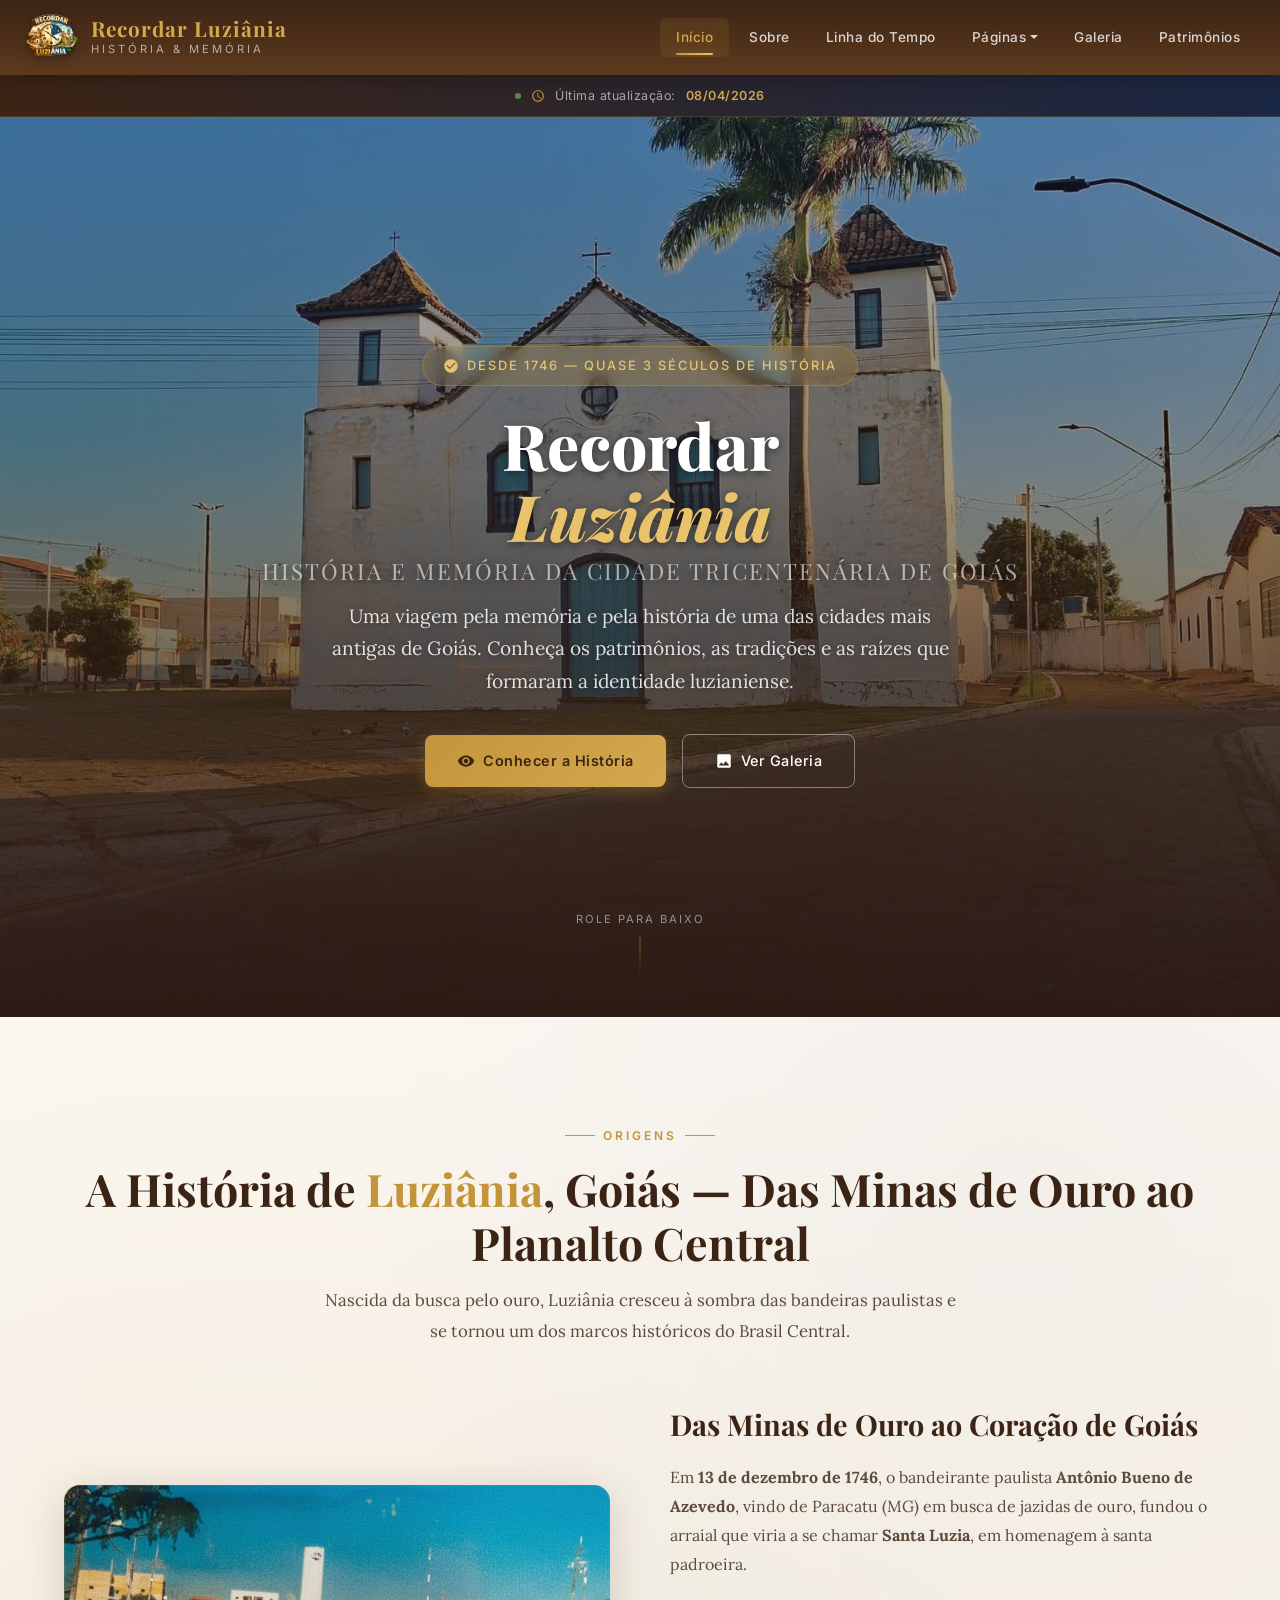
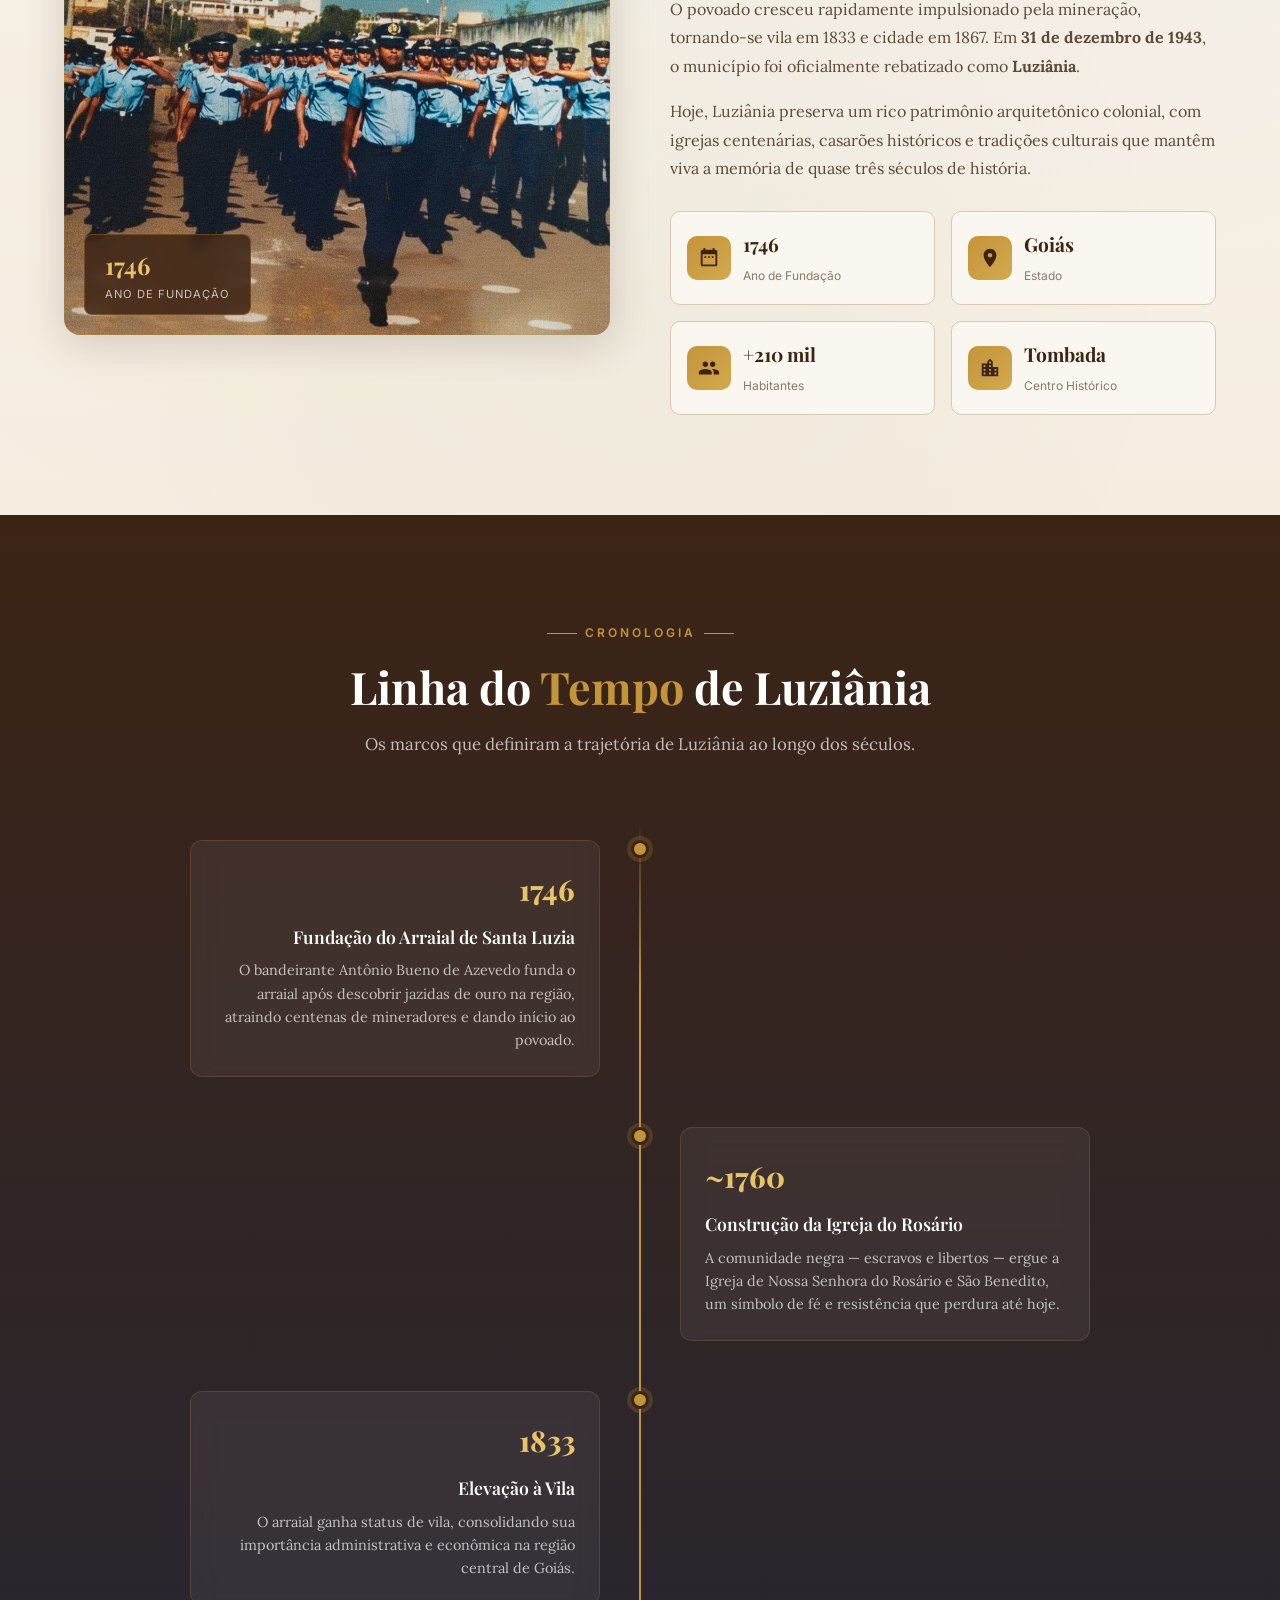
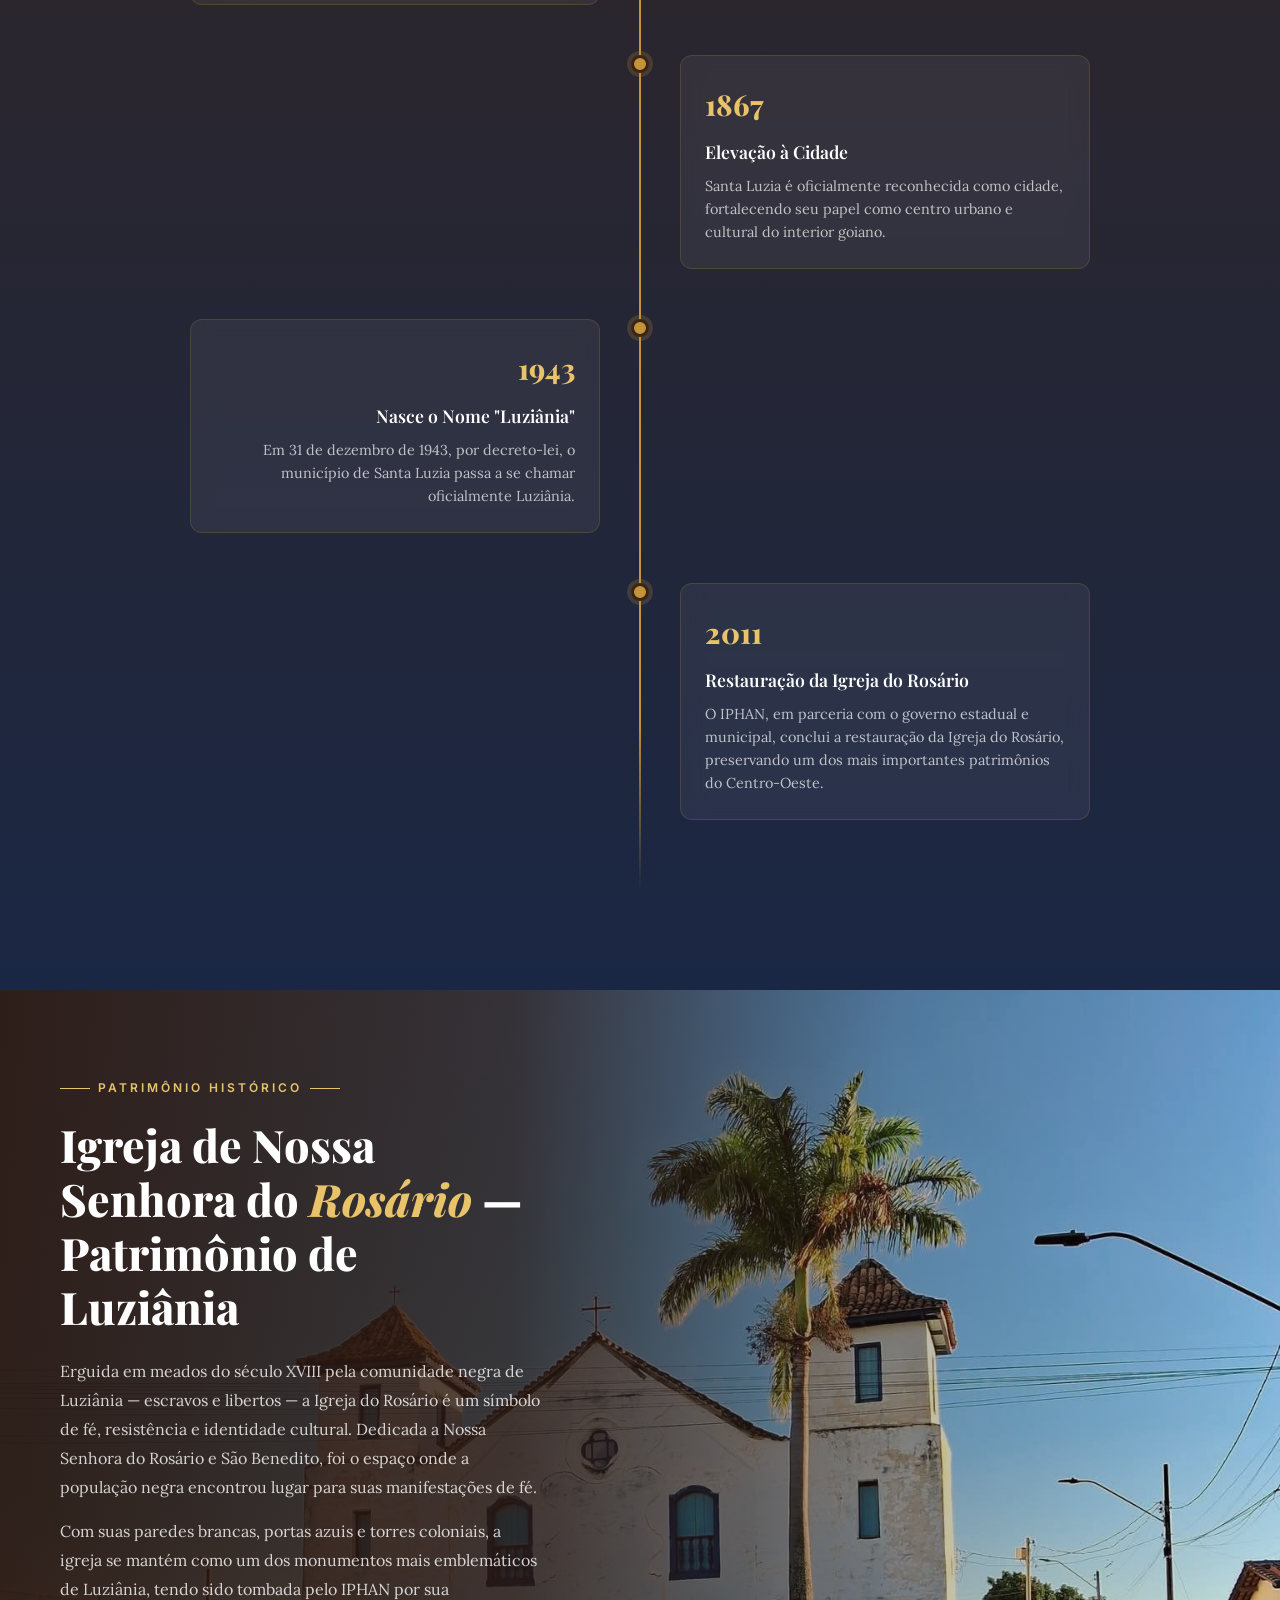
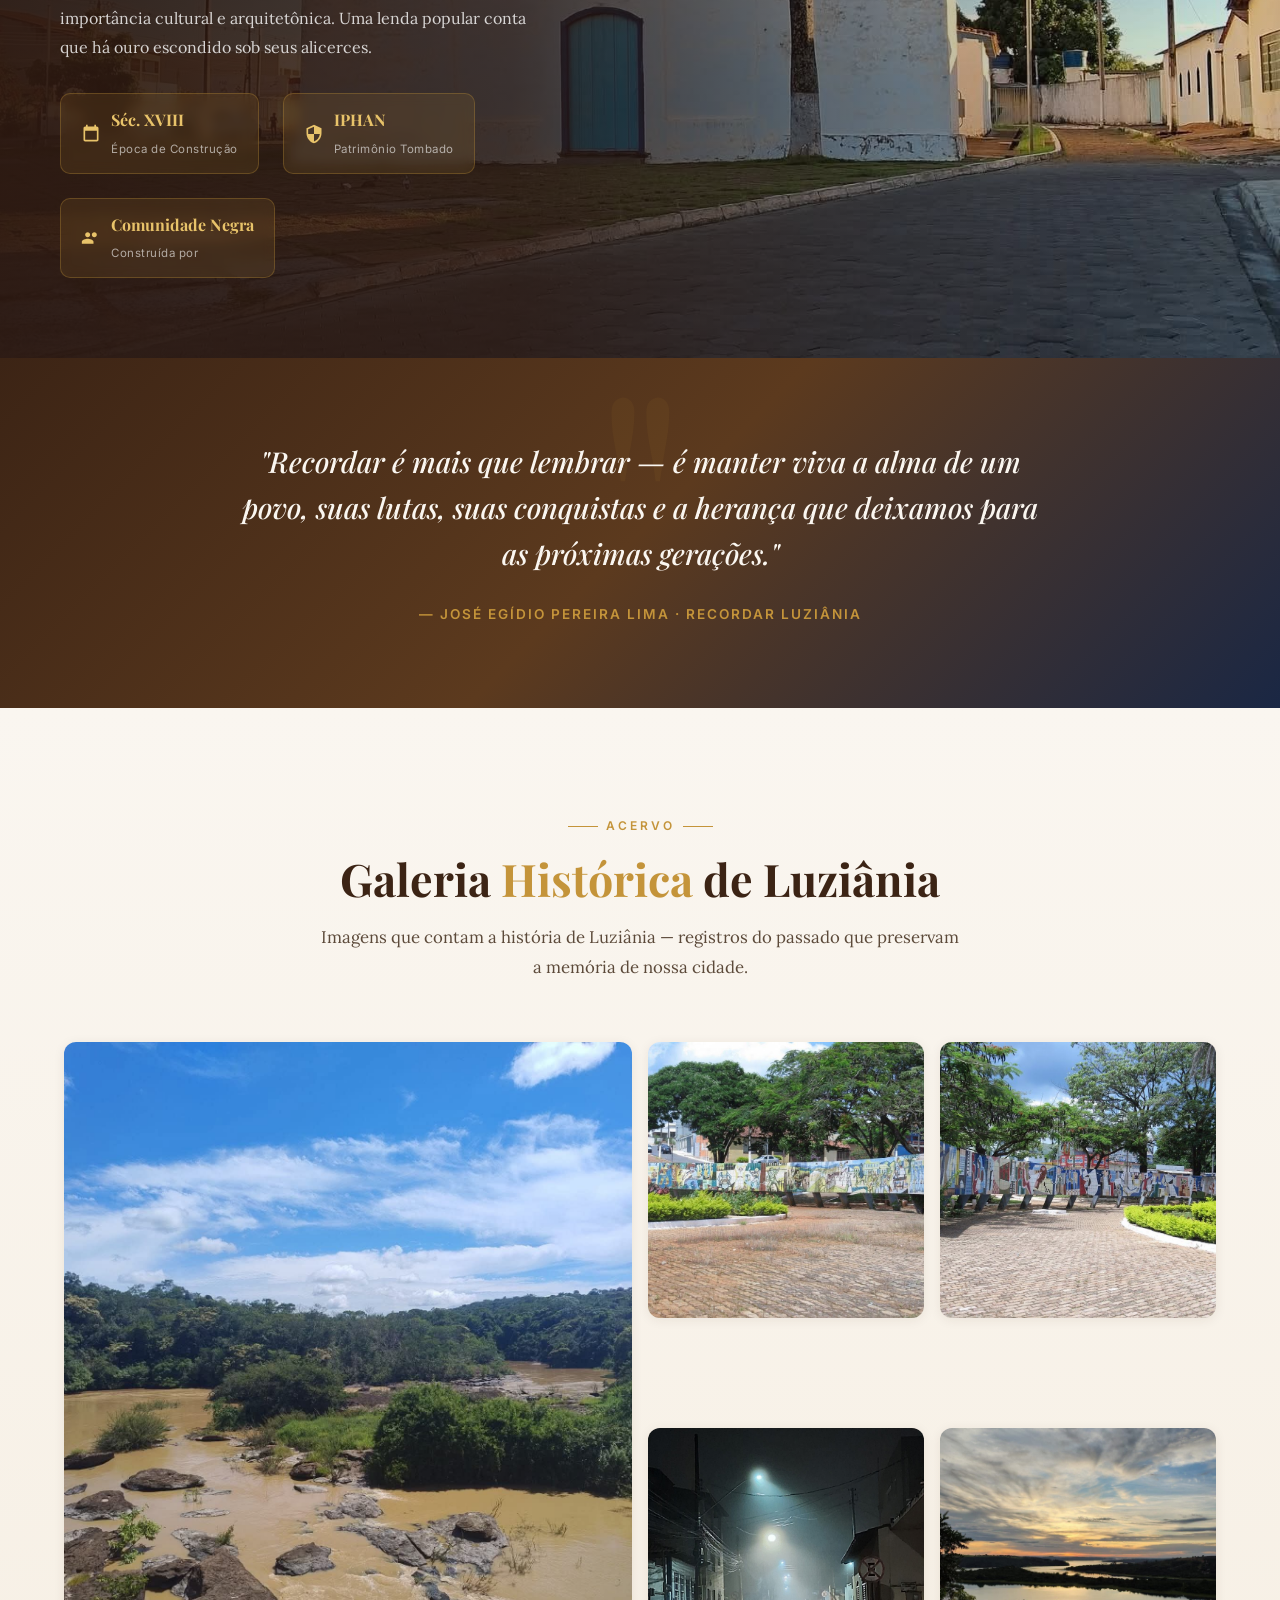
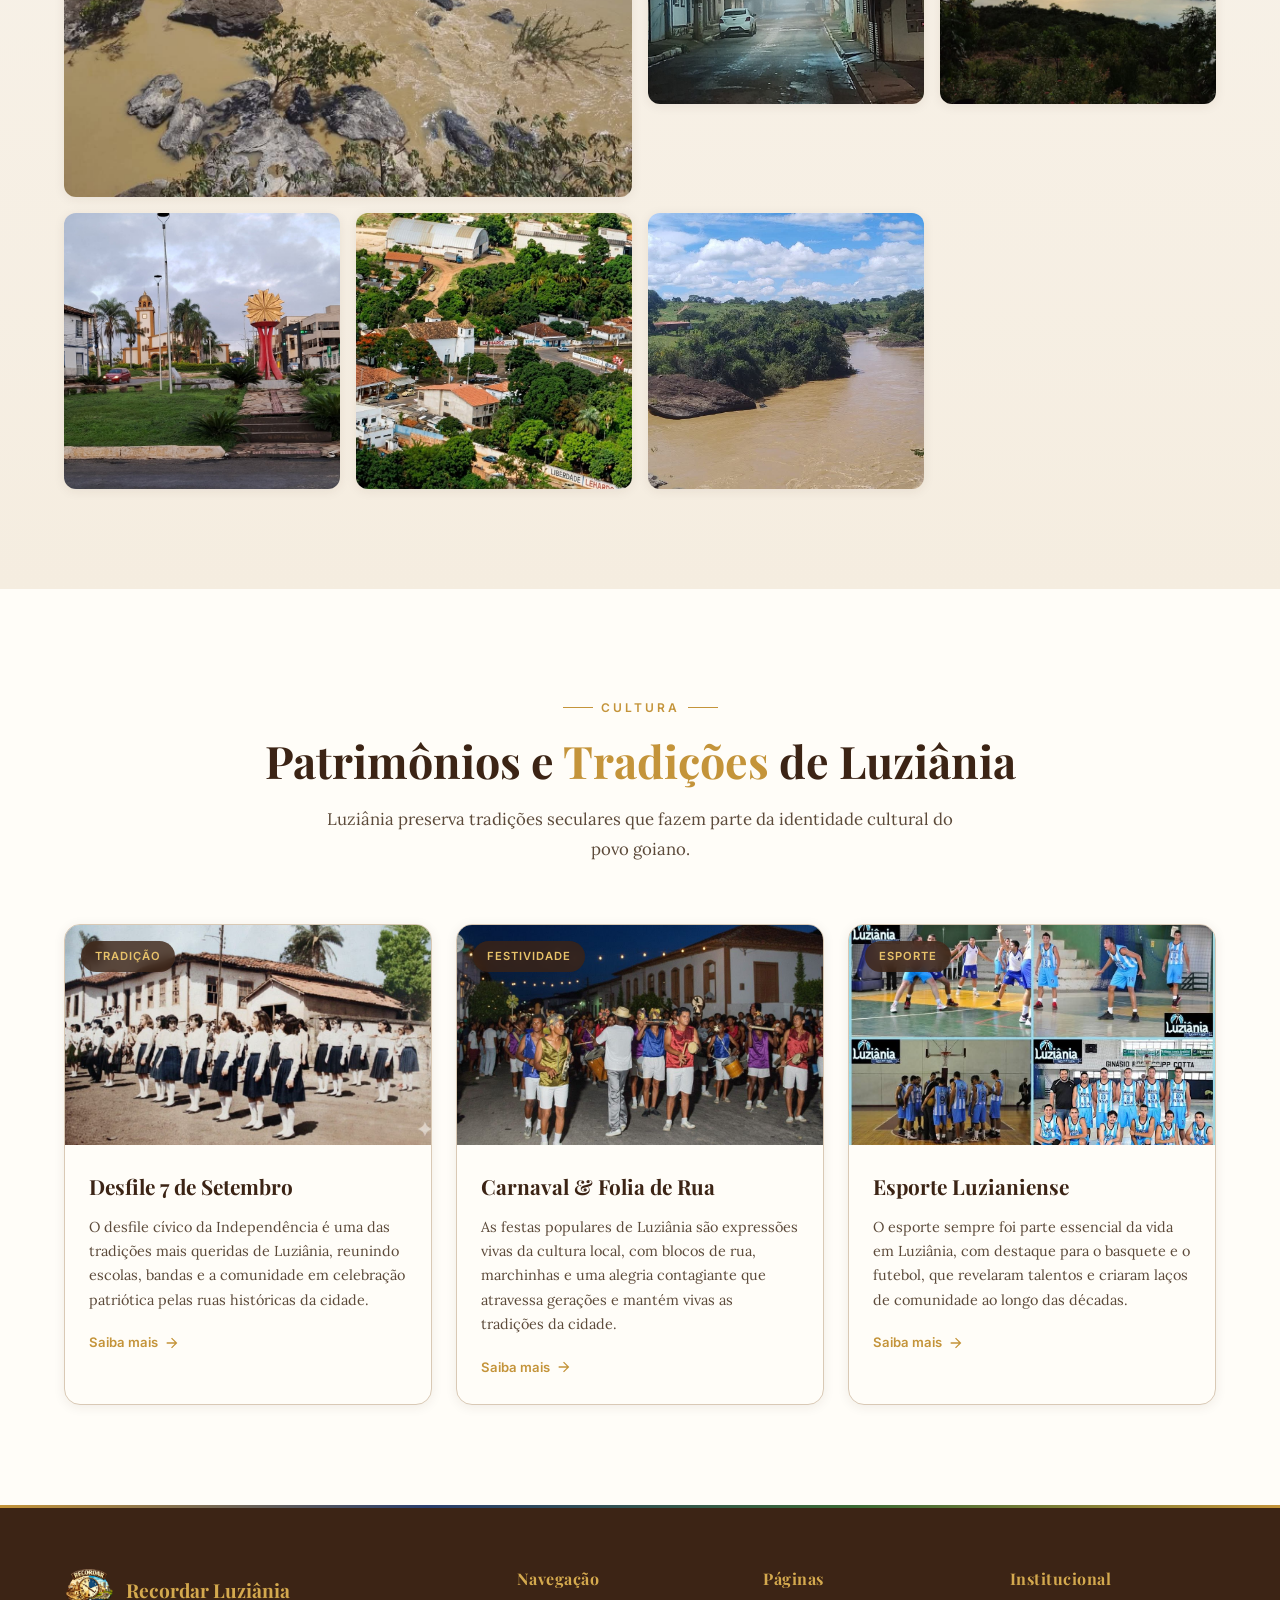
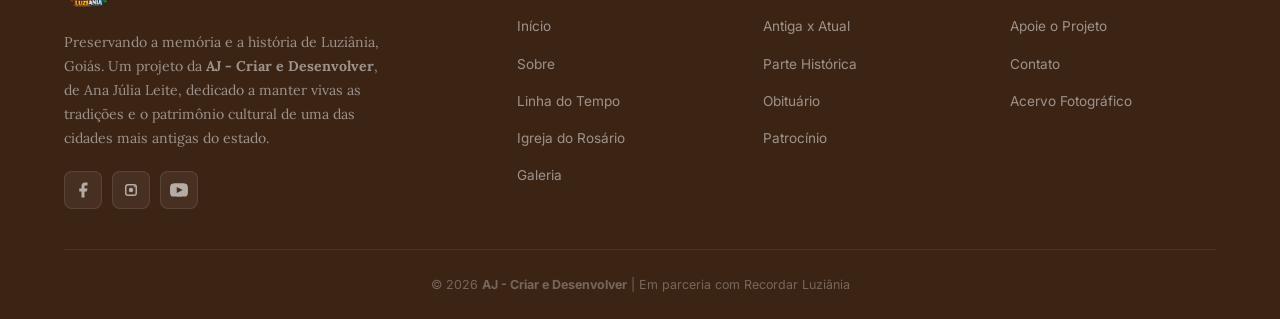
==== commit 0d7f94ce: "Atualização mudando o caminho das imagens" ====
--- a/index.html
+++ b/index.html
@@ -7,7 +7,7 @@
   <meta name="keywords" content="Luziânia, história, Goiás, Igreja do Rosário, patrimônio histórico, Santa Luzia, cultura, AJ Criar e Desenvolver">
   <meta name="author" content="AJ - Criar e Desenvolver em parceria com Recordar Luziânia">
   <title>Recordar Luziânia — História e Memória de uma Cidade Tricentenária | AJ - Criar e Desenvolver</title>
-  <link rel="icon" type="image/png" href="img/favicon.png">
+  <link rel="icon" type="image/png" href="imagens no site/favicon.png">
   <link rel="stylesheet" href="css/style.css">
 </head>
 <body>
@@ -19,8 +19,8 @@
     <div class="header-inner">
       <a href="#inicio" class="header-logo">
         <picture>
-          <source srcset="img/logo.webp" type="image/webp">
-          <img src="img/logo.png" alt="Logo Recordar Luziânia">
+          <source srcset="imagens no site/logo.webp" type="image/webp">
+          <img src="imagens no site/logo.png" alt="Logo Recordar Luziânia">
         </picture>
         <div class="header-logo-text">
           <span>Recordar Luziânia</span>
@@ -78,9 +78,9 @@
   <section class="hero" id="inicio">
     <div class="hero-bg">
       <picture>
-        <source media="(max-width: 768px)" srcset="img/igreja-rosario-mobile.webp" type="image/webp">
-        <source srcset="img/igreja-rosario.webp" type="image/webp">
-        <img src="img/igreja-rosario.jpg" alt="Igreja do Rosário de Luziânia ao entardecer">
+        <source media="(max-width: 768px)" srcset="imagens no site/igreja-rosario-mobile.webp" type="image/webp">
+        <source srcset="imagens no site/igreja-rosario.webp" type="image/webp">
+        <img src="imagens no site/igreja-rosario.jpg" alt="Igreja do Rosário de Luziânia ao entardecer">
       </picture>
     </div>
     <div class="hero-overlay"></div>
@@ -136,9 +136,9 @@
       <div class="sobre-grid">
         <div class="sobre-imagem animate-on-scroll">
           <picture>
-            <source media="(max-width: 768px)" srcset="img/cidade-antiga-01-mobile.webp" type="image/webp">
-            <source srcset="img/cidade-antiga-01.webp" type="image/webp">
-            <img src="img/cidade-antiga-01.jpg" alt="Vista antiga da cidade de Luziânia" class="foto-fade-in">
+            <source media="(max-width: 768px)" srcset="imagens no site/cidade-antiga-01-mobile.webp" type="image/webp">
+            <source srcset="imagens no site/cidade-antiga-01.webp" type="image/webp">
+            <img src="imagens no site/cidade-antiga-01.jpg" alt="Vista antiga da cidade de Luziânia" class="foto-fade-in">
           </picture>
           <div class="sobre-ano">
             <span>1746</span>
@@ -307,9 +307,9 @@
     <div class="igreja-bg-wrapper">
       <div class="igreja-bg">
         <picture>
-          <source media="(max-width: 768px)" srcset="img/igreja-rosario-mobile.webp" type="image/webp">
-          <source srcset="img/igreja-rosario.webp" type="image/webp">
-          <img src="img/igreja-rosario.jpg" alt="Igreja do Rosário de Luziânia - vista completa">
+          <source media="(max-width: 768px)" srcset="imagens no site/igreja-rosario-mobile.webp" type="image/webp">
+          <source srcset="imagens no site/igreja-rosario.webp" type="image/webp">
+          <img src="imagens no site/igreja-rosario.jpg" alt="Igreja do Rosário de Luziânia - vista completa">
         </picture>
       </div>
       <div class="igreja-overlay"></div>
@@ -388,67 +388,67 @@
       </div>
 
       <div class="galeria-grid animate-on-scroll">
-        <div class="galeria-item" data-img="img/cidade-antiga-05.jpg">
-          <picture>
-            <source media="(max-width: 768px)" srcset="img/cidade-antiga-05-mobile.webp" type="image/webp">
-            <source srcset="img/cidade-antiga-05.webp" type="image/webp">
-            <img src="img/cidade-antiga-05.jpg" alt="Luziânia antiga - registro histórico" loading="lazy" class="foto-fade-in">
+        <div class="galeria-item" data-img="imagens no site/cidade-antiga-05.jpg">
+          <picture>
+            <source media="(max-width: 768px)" srcset="imagens no site/cidade-antiga-05-mobile.webp" type="image/webp">
+            <source srcset="imagens no site/cidade-antiga-05.webp" type="image/webp">
+            <img src="imagens no site/cidade-antiga-05.jpg" alt="Luziânia antiga - registro histórico" loading="lazy" class="foto-fade-in">
           </picture>
           <span class="galeria-item-label">Registro histórico de Luziânia</span>
         </div>
-        <div class="galeria-item" data-img="img/cidade-antiga-02.jpg">
-          <picture>
-            <source media="(max-width: 768px)" srcset="img/cidade-antiga-02-mobile.webp" type="image/webp">
-            <source srcset="img/cidade-antiga-02.webp" type="image/webp">
-            <img src="img/cidade-antiga-02.jpg" alt="Cena histórica de Luziânia" loading="lazy" class="foto-fade-in">
+        <div class="galeria-item" data-img="imagens no site/cidade-antiga-02.jpg">
+          <picture>
+            <source media="(max-width: 768px)" srcset="imagens no site/cidade-antiga-02-mobile.webp" type="image/webp">
+            <source srcset="imagens no site/cidade-antiga-02.webp" type="image/webp">
+            <img src="imagens no site/cidade-antiga-02.jpg" alt="Cena histórica de Luziânia" loading="lazy" class="foto-fade-in">
           </picture>
           <span class="galeria-item-label">Cena do cotidiano luzianiense</span>
         </div>
-        <div class="galeria-item" data-img="img/cidade-antiga-03.jpg">
-          <picture>
-            <source media="(max-width: 768px)" srcset="img/cidade-antiga-03-mobile.webp" type="image/webp">
-            <source srcset="img/cidade-antiga-03.webp" type="image/webp">
-            <img src="img/cidade-antiga-03.jpg" alt="Luziânia - imagem de época" loading="lazy" class="foto-fade-in">
+        <div class="galeria-item" data-img="imagens no site/cidade-antiga-03.jpg">
+          <picture>
+            <source media="(max-width: 768px)" srcset="imagens no site/cidade-antiga-03-mobile.webp" type="image/webp">
+            <source srcset="imagens no site/cidade-antiga-03.webp" type="image/webp">
+            <img src="imagens no site/cidade-antiga-03.jpg" alt="Luziânia - imagem de época" loading="lazy" class="foto-fade-in">
           </picture>
           <span class="galeria-item-label">Imagem de época</span>
         </div>
-        <div class="galeria-item" data-img="img/cidade-antiga-04.jpg">
-          <picture>
-            <source media="(max-width: 768px)" srcset="img/cidade-antiga-04-mobile.webp" type="image/webp">
-            <source srcset="img/cidade-antiga-04.webp" type="image/webp">
-            <img src="img/cidade-antiga-04.jpg" alt="Vista histórica de Luziânia" loading="lazy" class="foto-fade-in">
+        <div class="galeria-item" data-img="imagens no site/cidade-antiga-04.jpg">
+          <picture>
+            <source media="(max-width: 768px)" srcset="imagens no site/cidade-antiga-04-mobile.webp" type="image/webp">
+            <source srcset="imagens no site/cidade-antiga-04.webp" type="image/webp">
+            <img src="imagens no site/cidade-antiga-04.jpg" alt="Vista histórica de Luziânia" loading="lazy" class="foto-fade-in">
           </picture>
           <span class="galeria-item-label">Vista histórica</span>
         </div>
-        <div class="galeria-item" data-img="img/cidade-antiga-06.jpg">
-          <picture>
-            <source media="(max-width: 768px)" srcset="img/cidade-antiga-06-mobile.webp" type="image/webp">
-            <source srcset="img/cidade-antiga-06.webp" type="image/webp">
-            <img src="img/cidade-antiga-06.jpg" alt="Luziânia no passado" loading="lazy" class="foto-fade-in">
+        <div class="galeria-item" data-img="imagens no site/cidade-antiga-06.jpg">
+          <picture>
+            <source media="(max-width: 768px)" srcset="imagens no site/cidade-antiga-06-mobile.webp" type="image/webp">
+            <source srcset="imagens no site/cidade-antiga-06.webp" type="image/webp">
+            <img src="imagens no site/cidade-antiga-06.jpg" alt="Luziânia no passado" loading="lazy" class="foto-fade-in">
           </picture>
           <span class="galeria-item-label">Luziânia no passado</span>
         </div>
-        <div class="galeria-item" data-img="img/cidade-antiga-07.jpg">
-          <picture>
-            <source media="(max-width: 768px)" srcset="img/cidade-antiga-07-mobile.webp" type="image/webp">
-            <source srcset="img/cidade-antiga-07.webp" type="image/webp">
-            <img src="img/cidade-antiga-07.jpg" alt="Patrimônio de Luziânia" loading="lazy" class="foto-fade-in">
+        <div class="galeria-item" data-img="imagens no site/cidade-antiga-07.jpg">
+          <picture>
+            <source media="(max-width: 768px)" srcset="imagens no site/cidade-antiga-07-mobile.webp" type="image/webp">
+            <source srcset="imagens no site/cidade-antiga-07.webp" type="image/webp">
+            <img src="imagens no site/cidade-antiga-07.jpg" alt="Patrimônio de Luziânia" loading="lazy" class="foto-fade-in">
           </picture>
           <span class="galeria-item-label">Patrimônio de Luziânia</span>
         </div>
-        <div class="galeria-item" data-img="img/cidade-antiga-08.jpg">
-          <picture>
-            <source media="(max-width: 768px)" srcset="img/cidade-antiga-08-mobile.webp" type="image/webp">
-            <source srcset="img/cidade-antiga-08.webp" type="image/webp">
-            <img src="img/cidade-antiga-08.jpg" alt="Memória de Luziânia" loading="lazy" class="foto-fade-in">
+        <div class="galeria-item" data-img="imagens no site/cidade-antiga-08.jpg">
+          <picture>
+            <source media="(max-width: 768px)" srcset="imagens no site/cidade-antiga-08-mobile.webp" type="image/webp">
+            <source srcset="imagens no site/cidade-antiga-08.webp" type="image/webp">
+            <img src="imagens no site/cidade-antiga-08.jpg" alt="Memória de Luziânia" loading="lazy" class="foto-fade-in">
           </picture>
           <span class="galeria-item-label">Memória de Luziânia</span>
         </div>
-        <div class="galeria-item" data-img="img/cidade-antiga-09.jpg">
-          <picture>
-            <source media="(max-width: 768px)" srcset="img/cidade-antiga-09-mobile.webp" type="image/webp">
-            <source srcset="img/cidade-antiga-09.webp" type="image/webp">
-            <img src="img/cidade-antiga-09.jpg" alt="Recordação de Luziânia" loading="lazy" class="foto-fade-in">
+        <div class="galeria-item" data-img="imagens no site/cidade-antiga-09.jpg">
+          <picture>
+            <source media="(max-width: 768px)" srcset="imagens no site/cidade-antiga-09-mobile.webp" type="image/webp">
+            <source srcset="imagens no site/cidade-antiga-09.webp" type="image/webp">
+            <img src="imagens no site/cidade-antiga-09.jpg" alt="Recordação de Luziânia" loading="lazy" class="foto-fade-in">
           </picture>
           <span class="galeria-item-label">Recordação luzianiense</span>
         </div>
@@ -474,9 +474,9 @@
         <div class="patrimonio-card animate-on-scroll">
           <div class="patrimonio-card-img">
             <picture>
-              <source media="(max-width: 768px)" srcset="img/desfile-mobile.webp" type="image/webp">
-              <source srcset="img/desfile.webp" type="image/webp">
-              <img src="img/desfile.jpg" alt="Desfile 7 de Setembro em Luziânia" loading="lazy" class="foto-fade-in">
+              <source media="(max-width: 768px)" srcset="imagens no site/desfile-mobile.webp" type="image/webp">
+              <source srcset="imagens no site/desfile.webp" type="image/webp">
+              <img src="imagens no site/desfile.jpg" alt="Desfile 7 de Setembro em Luziânia" loading="lazy" class="foto-fade-in">
             </picture>
             <span class="patrimonio-card-tag">Tradição</span>
           </div>
@@ -497,9 +497,9 @@
         <div class="patrimonio-card animate-on-scroll">
           <div class="patrimonio-card-img">
             <picture>
-              <source media="(max-width: 768px)" srcset="img/carnaval-mobile.webp" type="image/webp">
-              <source srcset="img/carnaval.webp" type="image/webp">
-              <img src="img/carnaval.jpg" alt="Carnaval de Luziânia" loading="lazy" class="foto-fade-in">
+              <source media="(max-width: 768px)" srcset="imagens no site/carnaval-mobile.webp" type="image/webp">
+              <source srcset="imagens no site/carnaval.webp" type="image/webp">
+              <img src="imagens no site/carnaval.jpg" alt="Carnaval de Luziânia" loading="lazy" class="foto-fade-in">
             </picture>
             <span class="patrimonio-card-tag">Festividade</span>
           </div>
@@ -520,9 +520,9 @@
         <div class="patrimonio-card animate-on-scroll">
           <div class="patrimonio-card-img">
             <picture>
-              <source media="(max-width: 768px)" srcset="img/esporte-mobile.webp" type="image/webp">
-              <source srcset="img/esporte.webp" type="image/webp">
-              <img src="img/esporte.jpg" alt="Esporte em Luziânia" loading="lazy" class="foto-fade-in">
+              <source media="(max-width: 768px)" srcset="imagens no site/esporte-mobile.webp" type="image/webp">
+              <source srcset="imagens no site/esporte.webp" type="image/webp">
+              <img src="imagens no site/esporte.jpg" alt="Esporte em Luziânia" loading="lazy" class="foto-fade-in">
             </picture>
             <span class="patrimonio-card-tag">Esporte</span>
           </div>
@@ -552,8 +552,8 @@
         <div class="footer-sobre">
           <div class="footer-logo">
             <picture>
-              <source srcset="img/logo.webp" type="image/webp">
-              <img src="img/logo.png" alt="Logo Recordar Luziânia">
+              <source srcset="imagens no site/logo.webp" type="image/webp">
+              <img src="imagens no site/logo.png" alt="Logo Recordar Luziânia">
             </picture>
             <span>Recordar Luziânia</span>
           </div>
